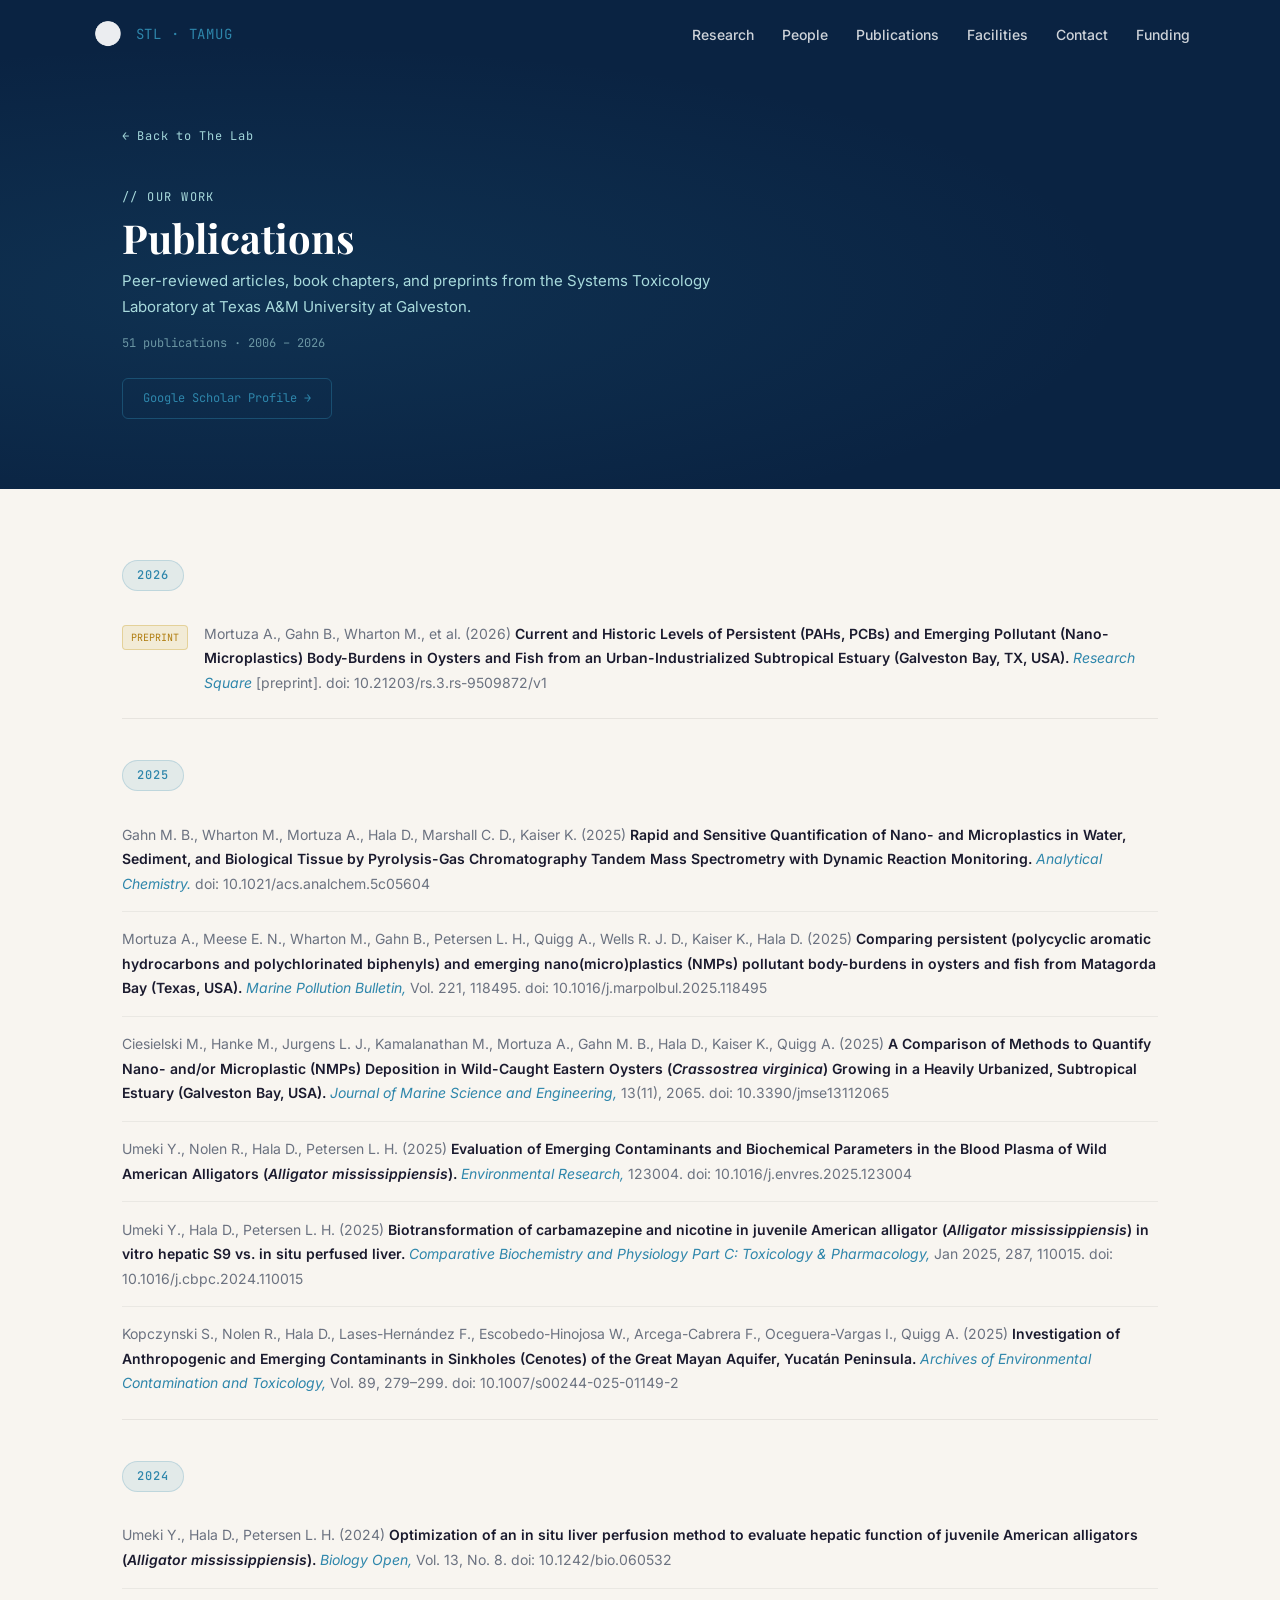
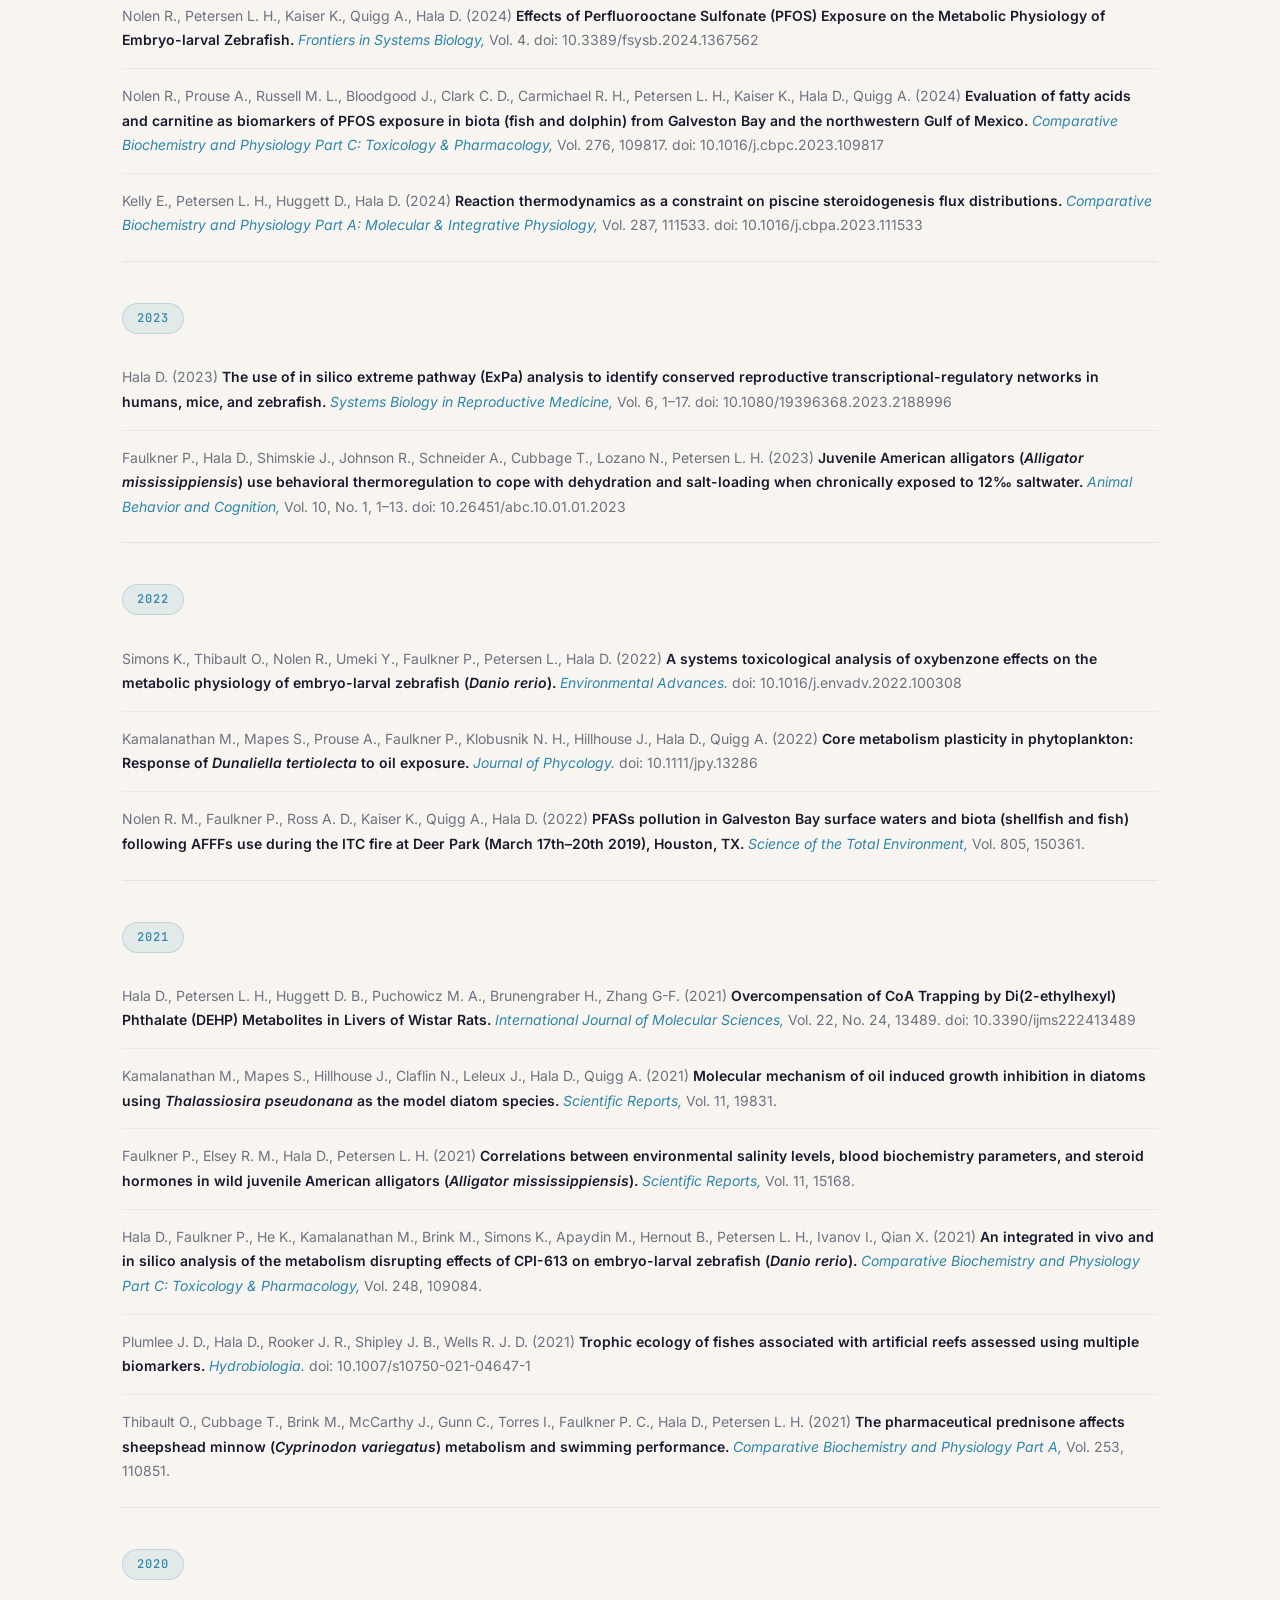
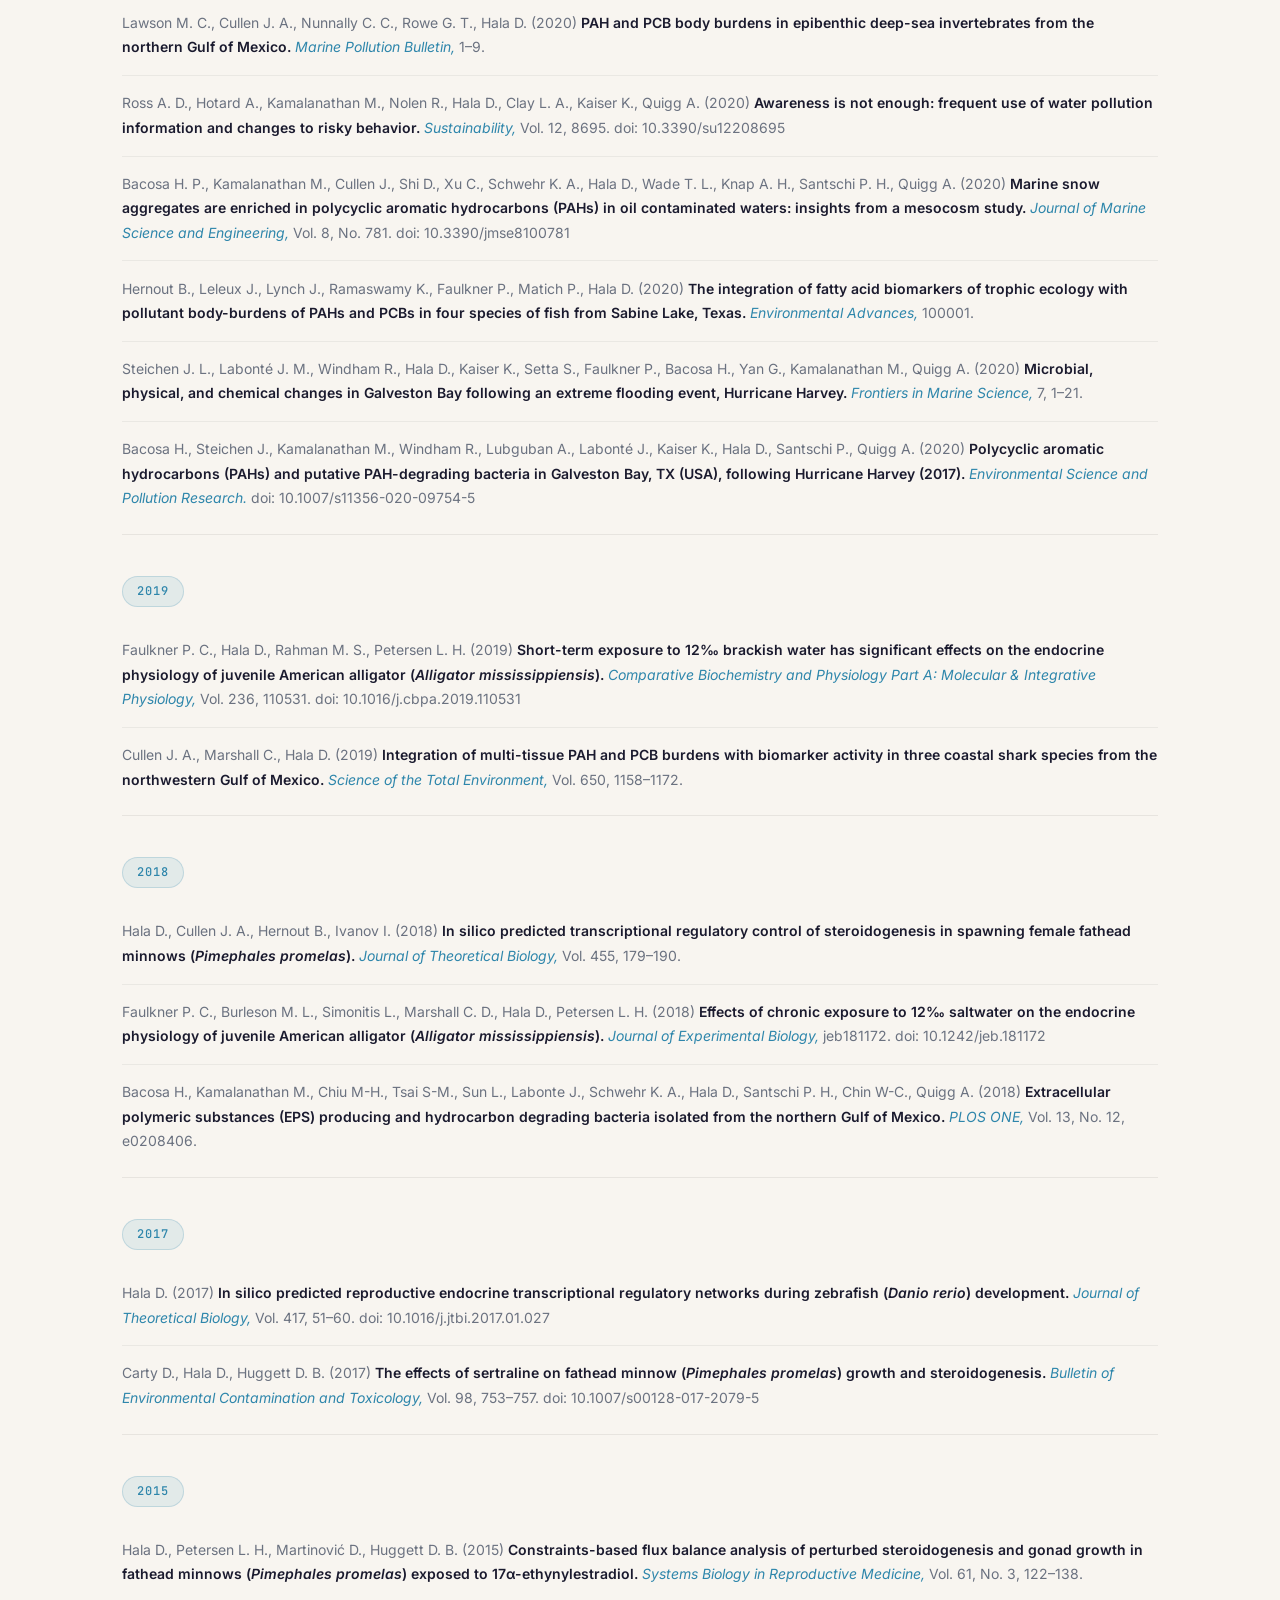
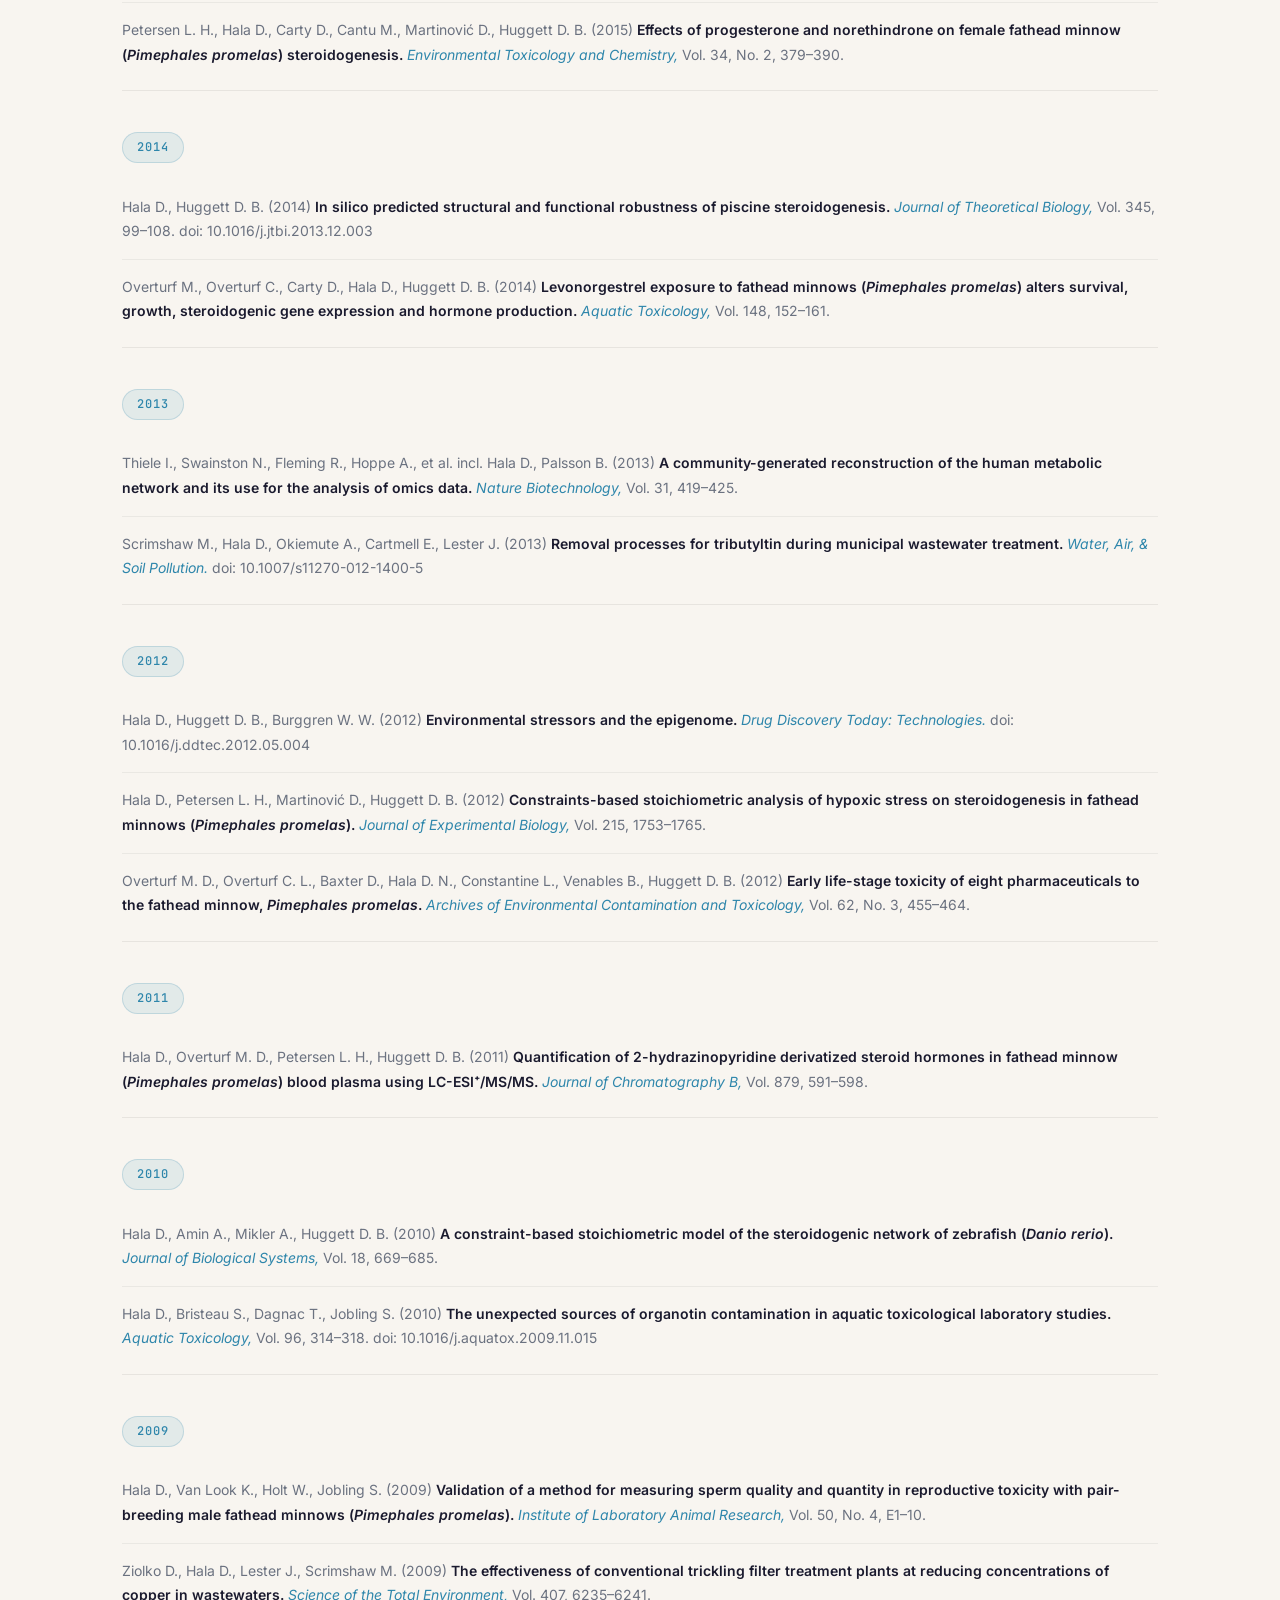
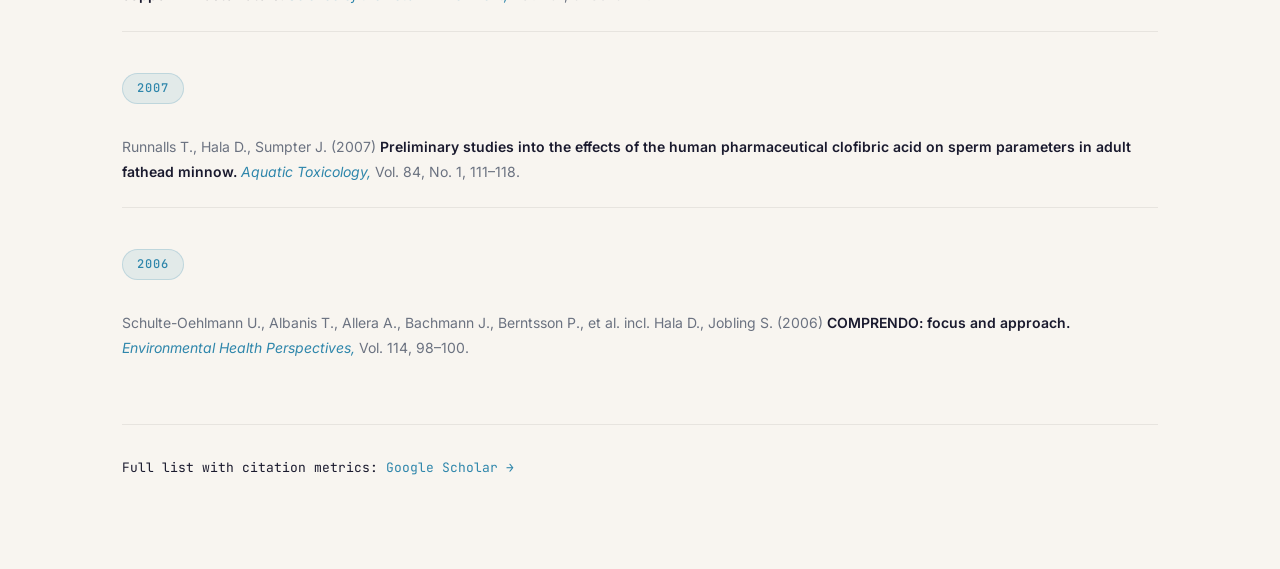
==== publications.html @ e3396943 "Add full publications page with all 51 papers; update front page to 5 most recent" ====
<!DOCTYPE html>
<html lang="en">
<head>
  <meta charset="UTF-8" />
  <meta name="viewport" content="width=device-width, initial-scale=1.0" />
  <title>Publications · Hala Lab · TAMUG</title>
  <link rel="preconnect" href="https://fonts.googleapis.com" />
  <link rel="preconnect" href="https://fonts.gstatic.com" crossorigin />
  <link href="https://fonts.googleapis.com/css2?family=Playfair+Display:ital,wght@0,400;0,600;0,700;1,400&family=Inter:wght@400;500;600&family=JetBrains+Mono:wght@400;500&display=swap" rel="stylesheet" />
  <link rel="stylesheet" href="styles.css" />
</head>
<body>

<nav id="nav" role="navigation" aria-label="Main navigation">
  <div class="nav-inner">
    <a href="index.html" class="nav-logo" aria-label="Return to Hala Lab home">
      <img src="Images/marine_tox_lab_logo.png" alt="STL logo" />
      <span class="nav-logo-text">STL · TAMUG</span>
    </a>
    <ul class="nav-links" role="list">
      <li><a href="index.html#research">Research</a></li>
      <li><a href="index.html#people">People</a></li>
      <li><a href="index.html#publications">Publications</a></li>
      <li><a href="index.html#facilities">Facilities</a></li>
      <li><a href="index.html#join">Contact</a></li>
      <li><a href="index.html#sponsors">Funding</a></li>
    </ul>
    <button class="nav-hamburger" aria-label="Toggle menu" aria-expanded="false" aria-controls="navMobile">
      <span></span><span></span><span></span>
    </button>
  </div>
</nav>

<div id="navMobile" aria-hidden="true" role="dialog" aria-modal="true" aria-label="Navigation menu">
  <a href="index.html#research" class="mob-link">Research</a>
  <a href="index.html#people" class="mob-link">People</a>
  <a href="index.html#publications" class="mob-link">Publications</a>
  <a href="index.html#facilities" class="mob-link">Facilities</a>
  <a href="index.html#join" class="mob-link">Contact</a>
  <a href="index.html#sponsors" class="mob-link">Funding</a>
</div>

<main>

<section class="bio-hero">
  <div class="container">
    <a href="index.html" class="bio-back">← Back to The Lab</a>
    <div class="pubs-hero-text">
      <p class="section-label" style="color:var(--teal-light);margin-bottom:0.5rem;">// our work</p>
      <h1 class="bio-name">Publications</h1>
      <p class="bio-role" style="max-width:640px;margin-top:0.5rem;">Peer-reviewed articles, book chapters, and preprints from the Systems Toxicology Laboratory at Texas A&amp;M University at Galveston.</p>
      <p class="pubs-count">51 publications · 2006 – 2026</p>
      <a href="https://scholar.google.com/citations?hl=en&user=_JAMNkUAAAAJ&view_op=list_works&sortby=pubdate"
         target="_blank" rel="noopener" class="pubs-scholar-btn">
        Google Scholar Profile →
      </a>
    </div>
  </div>
</section>

<section class="bio-body">
  <div class="container">

    <!-- 2026 -->
    <div class="pub-year-section">
      <span class="pub-year-label">2026</span>
      <ul class="pub-list-full">

        <li class="pub-list-item">
          <span class="pub-badge-preprint">PREPRINT</span>
          <p class="pub-entry-text">
            Mortuza A., Gahn B., Wharton M., et al. (2026)
            <a href="https://doi.org/10.21203/rs.3.rs-9509872/v1" class="pub-entry-title" target="_blank" rel="noopener">
              Current and Historic Levels of Persistent (PAHs, PCBs) and Emerging Pollutant (Nano-Microplastics) Body-Burdens in Oysters and Fish from an Urban-Industrialized Subtropical Estuary (Galveston Bay, TX, USA).
            </a>
            <em class="pub-entry-venue">Research Square</em> [preprint].
            doi: 10.21203/rs.3.rs-9509872/v1
          </p>
        </li>

      </ul>
    </div>

    <!-- 2025 -->
    <div class="pub-year-section">
      <span class="pub-year-label">2025</span>
      <ul class="pub-list-full">

        <li class="pub-list-item">
          <p class="pub-entry-text">
            Gahn M. B., Wharton M., Mortuza A., Hala D., Marshall C. D., Kaiser K. (2025)
            <a href="https://doi.org/10.1021/acs.analchem.5c05604" class="pub-entry-title" target="_blank" rel="noopener">
              Rapid and Sensitive Quantification of Nano- and Microplastics in Water, Sediment, and Biological Tissue by Pyrolysis-Gas Chromatography Tandem Mass Spectrometry with Dynamic Reaction Monitoring.
            </a>
            <em class="pub-entry-venue">Analytical Chemistry.</em>
            doi: 10.1021/acs.analchem.5c05604
          </p>
        </li>

        <li class="pub-list-item">
          <p class="pub-entry-text">
            Mortuza A., Meese E. N., Wharton M., Gahn B., Petersen L. H., Quigg A., Wells R. J. D., Kaiser K., Hala D. (2025)
            <a href="https://doi.org/10.1016/j.marpolbul.2025.118495" class="pub-entry-title" target="_blank" rel="noopener">
              Comparing persistent (polycyclic aromatic hydrocarbons and polychlorinated biphenyls) and emerging nano(micro)plastics (NMPs) pollutant body-burdens in oysters and fish from Matagorda Bay (Texas, USA).
            </a>
            <em class="pub-entry-venue">Marine Pollution Bulletin,</em> Vol. 221, 118495.
            doi: 10.1016/j.marpolbul.2025.118495
          </p>
        </li>

        <li class="pub-list-item">
          <p class="pub-entry-text">
            Ciesielski M., Hanke M., Jurgens L. J., Kamalanathan M., Mortuza A., Gahn M. B., Hala D., Kaiser K., Quigg A. (2025)
            <a href="https://doi.org/10.3390/jmse13112065" class="pub-entry-title" target="_blank" rel="noopener">
              A Comparison of Methods to Quantify Nano- and/or Microplastic (NMPs) Deposition in Wild-Caught Eastern Oysters (<em>Crassostrea virginica</em>) Growing in a Heavily Urbanized, Subtropical Estuary (Galveston Bay, USA).
            </a>
            <em class="pub-entry-venue">Journal of Marine Science and Engineering,</em> 13(11), 2065.
            doi: 10.3390/jmse13112065
          </p>
        </li>

        <li class="pub-list-item">
          <p class="pub-entry-text">
            Umeki Y., Nolen R., Hala D., Petersen L. H. (2025)
            <a href="https://doi.org/10.1016/j.envres.2025.123004" class="pub-entry-title" target="_blank" rel="noopener">
              Evaluation of Emerging Contaminants and Biochemical Parameters in the Blood Plasma of Wild American Alligators (<em>Alligator mississippiensis</em>).
            </a>
            <em class="pub-entry-venue">Environmental Research,</em> 123004.
            doi: 10.1016/j.envres.2025.123004
          </p>
        </li>

        <li class="pub-list-item">
          <p class="pub-entry-text">
            Umeki Y., Hala D., Petersen L. H. (2025)
            <a href="https://doi.org/10.1016/j.cbpc.2024.110015" class="pub-entry-title" target="_blank" rel="noopener">
              Biotransformation of carbamazepine and nicotine in juvenile American alligator (<em>Alligator mississippiensis</em>) in vitro hepatic S9 vs. in situ perfused liver.
            </a>
            <em class="pub-entry-venue">Comparative Biochemistry and Physiology Part C: Toxicology &amp; Pharmacology,</em> Jan 2025, 287, 110015.
            doi: 10.1016/j.cbpc.2024.110015
          </p>
        </li>

        <li class="pub-list-item">
          <p class="pub-entry-text">
            Kopczynski S., Nolen R., Hala D., Lases-Hernández F., Escobedo-Hinojosa W., Arcega-Cabrera F., Oceguera-Vargas I., Quigg A. (2025)
            <a href="https://doi.org/10.1007/s00244-025-01149-2" class="pub-entry-title" target="_blank" rel="noopener">
              Investigation of Anthropogenic and Emerging Contaminants in Sinkholes (Cenotes) of the Great Mayan Aquifer, Yucatán Peninsula.
            </a>
            <em class="pub-entry-venue">Archives of Environmental Contamination and Toxicology,</em> Vol. 89, 279–299.
            doi: 10.1007/s00244-025-01149-2
          </p>
        </li>

      </ul>
    </div>

    <!-- 2024 -->
    <div class="pub-year-section">
      <span class="pub-year-label">2024</span>
      <ul class="pub-list-full">

        <li class="pub-list-item">
          <p class="pub-entry-text">
            Umeki Y., Hala D., Petersen L. H. (2024)
            <a href="https://doi.org/10.1242/bio.060532" class="pub-entry-title" target="_blank" rel="noopener">
              Optimization of an in situ liver perfusion method to evaluate hepatic function of juvenile American alligators (<em>Alligator mississippiensis</em>).
            </a>
            <em class="pub-entry-venue">Biology Open,</em> Vol. 13, No. 8.
            doi: 10.1242/bio.060532
          </p>
        </li>

        <li class="pub-list-item">
          <p class="pub-entry-text">
            Nolen R., Petersen L. H., Kaiser K., Quigg A., Hala D. (2024)
            <a href="https://doi.org/10.3389/fsysb.2024.1367562" class="pub-entry-title" target="_blank" rel="noopener">
              Effects of Perfluorooctane Sulfonate (PFOS) Exposure on the Metabolic Physiology of Embryo-larval Zebrafish.
            </a>
            <em class="pub-entry-venue">Frontiers in Systems Biology,</em> Vol. 4.
            doi: 10.3389/fsysb.2024.1367562
          </p>
        </li>

        <li class="pub-list-item">
          <p class="pub-entry-text">
            Nolen R., Prouse A., Russell M. L., Bloodgood J., Clark C. D., Carmichael R. H., Petersen L. H., Kaiser K., Hala D., Quigg A. (2024)
            <a href="https://doi.org/10.1016/j.cbpc.2023.109817" class="pub-entry-title" target="_blank" rel="noopener">
              Evaluation of fatty acids and carnitine as biomarkers of PFOS exposure in biota (fish and dolphin) from Galveston Bay and the northwestern Gulf of Mexico.
            </a>
            <em class="pub-entry-venue">Comparative Biochemistry and Physiology Part C: Toxicology &amp; Pharmacology,</em> Vol. 276, 109817.
            doi: 10.1016/j.cbpc.2023.109817
          </p>
        </li>

        <li class="pub-list-item">
          <p class="pub-entry-text">
            Kelly E., Petersen L. H., Huggett D., Hala D. (2024)
            <a href="https://doi.org/10.1016/j.cbpa.2023.111533" class="pub-entry-title" target="_blank" rel="noopener">
              Reaction thermodynamics as a constraint on piscine steroidogenesis flux distributions.
            </a>
            <em class="pub-entry-venue">Comparative Biochemistry and Physiology Part A: Molecular &amp; Integrative Physiology,</em> Vol. 287, 111533.
            doi: 10.1016/j.cbpa.2023.111533
          </p>
        </li>

      </ul>
    </div>

    <!-- 2023 -->
    <div class="pub-year-section">
      <span class="pub-year-label">2023</span>
      <ul class="pub-list-full">

        <li class="pub-list-item">
          <p class="pub-entry-text">
            Hala D. (2023)
            <a href="https://doi.org/10.1080/19396368.2023.2188996" class="pub-entry-title" target="_blank" rel="noopener">
              The use of in silico extreme pathway (ExPa) analysis to identify conserved reproductive transcriptional-regulatory networks in humans, mice, and zebrafish.
            </a>
            <em class="pub-entry-venue">Systems Biology in Reproductive Medicine,</em> Vol. 6, 1–17.
            doi: 10.1080/19396368.2023.2188996
          </p>
        </li>

        <li class="pub-list-item">
          <p class="pub-entry-text">
            Faulkner P., Hala D., Shimskie J., Johnson R., Schneider A., Cubbage T., Lozano N., Petersen L. H. (2023)
            <a href="https://doi.org/10.26451/abc.10.01.01.2023" class="pub-entry-title" target="_blank" rel="noopener">
              Juvenile American alligators (<em>Alligator mississippiensis</em>) use behavioral thermoregulation to cope with dehydration and salt-loading when chronically exposed to 12‰ saltwater.
            </a>
            <em class="pub-entry-venue">Animal Behavior and Cognition,</em> Vol. 10, No. 1, 1–13.
            doi: 10.26451/abc.10.01.01.2023
          </p>
        </li>

      </ul>
    </div>

    <!-- 2022 -->
    <div class="pub-year-section">
      <span class="pub-year-label">2022</span>
      <ul class="pub-list-full">

        <li class="pub-list-item">
          <p class="pub-entry-text">
            Simons K., Thibault O., Nolen R., Umeki Y., Faulkner P., Petersen L., Hala D. (2022)
            <a href="https://doi.org/10.1016/j.envadv.2022.100308" class="pub-entry-title" target="_blank" rel="noopener">
              A systems toxicological analysis of oxybenzone effects on the metabolic physiology of embryo-larval zebrafish (<em>Danio rerio</em>).
            </a>
            <em class="pub-entry-venue">Environmental Advances.</em>
            doi: 10.1016/j.envadv.2022.100308
          </p>
        </li>

        <li class="pub-list-item">
          <p class="pub-entry-text">
            Kamalanathan M., Mapes S., Prouse A., Faulkner P., Klobusnik N. H., Hillhouse J., Hala D., Quigg A. (2022)
            <a href="https://doi.org/10.1111/jpy.13286" class="pub-entry-title" target="_blank" rel="noopener">
              Core metabolism plasticity in phytoplankton: Response of <em>Dunaliella tertiolecta</em> to oil exposure.
            </a>
            <em class="pub-entry-venue">Journal of Phycology.</em>
            doi: 10.1111/jpy.13286
          </p>
        </li>

        <li class="pub-list-item">
          <p class="pub-entry-text">
            Nolen R. M., Faulkner P., Ross A. D., Kaiser K., Quigg A., Hala D. (2022)
            <span class="pub-entry-title">
              PFASs pollution in Galveston Bay surface waters and biota (shellfish and fish) following AFFFs use during the ITC fire at Deer Park (March 17th–20th 2019), Houston, TX.
            </span>
            <em class="pub-entry-venue">Science of the Total Environment,</em> Vol. 805, 150361.
          </p>
        </li>

      </ul>
    </div>

    <!-- 2021 -->
    <div class="pub-year-section">
      <span class="pub-year-label">2021</span>
      <ul class="pub-list-full">

        <li class="pub-list-item">
          <p class="pub-entry-text">
            Hala D., Petersen L. H., Huggett D. B., Puchowicz M. A., Brunengraber H., Zhang G-F. (2021)
            <a href="https://doi.org/10.3390/ijms222413489" class="pub-entry-title" target="_blank" rel="noopener">
              Overcompensation of CoA Trapping by Di(2-ethylhexyl) Phthalate (DEHP) Metabolites in Livers of Wistar Rats.
            </a>
            <em class="pub-entry-venue">International Journal of Molecular Sciences,</em> Vol. 22, No. 24, 13489.
            doi: 10.3390/ijms222413489
          </p>
        </li>

        <li class="pub-list-item">
          <p class="pub-entry-text">
            Kamalanathan M., Mapes S., Hillhouse J., Claflin N., Leleux J., Hala D., Quigg A. (2021)
            <span class="pub-entry-title">
              Molecular mechanism of oil induced growth inhibition in diatoms using <em>Thalassiosira pseudonana</em> as the model diatom species.
            </span>
            <em class="pub-entry-venue">Scientific Reports,</em> Vol. 11, 19831.
          </p>
        </li>

        <li class="pub-list-item">
          <p class="pub-entry-text">
            Faulkner P., Elsey R. M., Hala D., Petersen L. H. (2021)
            <span class="pub-entry-title">
              Correlations between environmental salinity levels, blood biochemistry parameters, and steroid hormones in wild juvenile American alligators (<em>Alligator mississippiensis</em>).
            </span>
            <em class="pub-entry-venue">Scientific Reports,</em> Vol. 11, 15168.
          </p>
        </li>

        <li class="pub-list-item">
          <p class="pub-entry-text">
            Hala D., Faulkner P., He K., Kamalanathan M., Brink M., Simons K., Apaydin M., Hernout B., Petersen L. H., Ivanov I., Qian X. (2021)
            <span class="pub-entry-title">
              An integrated in vivo and in silico analysis of the metabolism disrupting effects of CPI-613 on embryo-larval zebrafish (<em>Danio rerio</em>).
            </span>
            <em class="pub-entry-venue">Comparative Biochemistry and Physiology Part C: Toxicology &amp; Pharmacology,</em> Vol. 248, 109084.
          </p>
        </li>

        <li class="pub-list-item">
          <p class="pub-entry-text">
            Plumlee J. D., Hala D., Rooker J. R., Shipley J. B., Wells R. J. D. (2021)
            <a href="https://doi.org/10.1007/s10750-021-04647-1" class="pub-entry-title" target="_blank" rel="noopener">
              Trophic ecology of fishes associated with artificial reefs assessed using multiple biomarkers.
            </a>
            <em class="pub-entry-venue">Hydrobiologia.</em>
            doi: 10.1007/s10750-021-04647-1
          </p>
        </li>

        <li class="pub-list-item">
          <p class="pub-entry-text">
            Thibault O., Cubbage T., Brink M., McCarthy J., Gunn C., Torres I., Faulkner P. C., Hala D., Petersen L. H. (2021)
            <span class="pub-entry-title">
              The pharmaceutical prednisone affects sheepshead minnow (<em>Cyprinodon variegatus</em>) metabolism and swimming performance.
            </span>
            <em class="pub-entry-venue">Comparative Biochemistry and Physiology Part A,</em> Vol. 253, 110851.
          </p>
        </li>

      </ul>
    </div>

    <!-- 2020 -->
    <div class="pub-year-section">
      <span class="pub-year-label">2020</span>
      <ul class="pub-list-full">

        <li class="pub-list-item">
          <p class="pub-entry-text">
            Lawson M. C., Cullen J. A., Nunnally C. C., Rowe G. T., Hala D. (2020)
            <span class="pub-entry-title">
              PAH and PCB body burdens in epibenthic deep-sea invertebrates from the northern Gulf of Mexico.
            </span>
            <em class="pub-entry-venue">Marine Pollution Bulletin,</em> 1–9.
          </p>
        </li>

        <li class="pub-list-item">
          <p class="pub-entry-text">
            Ross A. D., Hotard A., Kamalanathan M., Nolen R., Hala D., Clay L. A., Kaiser K., Quigg A. (2020)
            <a href="https://doi.org/10.3390/su12208695" class="pub-entry-title" target="_blank" rel="noopener">
              Awareness is not enough: frequent use of water pollution information and changes to risky behavior.
            </a>
            <em class="pub-entry-venue">Sustainability,</em> Vol. 12, 8695.
            doi: 10.3390/su12208695
          </p>
        </li>

        <li class="pub-list-item">
          <p class="pub-entry-text">
            Bacosa H. P., Kamalanathan M., Cullen J., Shi D., Xu C., Schwehr K. A., Hala D., Wade T. L., Knap A. H., Santschi P. H., Quigg A. (2020)
            <a href="https://doi.org/10.3390/jmse8100781" class="pub-entry-title" target="_blank" rel="noopener">
              Marine snow aggregates are enriched in polycyclic aromatic hydrocarbons (PAHs) in oil contaminated waters: insights from a mesocosm study.
            </a>
            <em class="pub-entry-venue">Journal of Marine Science and Engineering,</em> Vol. 8, No. 781.
            doi: 10.3390/jmse8100781
          </p>
        </li>

        <li class="pub-list-item">
          <p class="pub-entry-text">
            Hernout B., Leleux J., Lynch J., Ramaswamy K., Faulkner P., Matich P., Hala D. (2020)
            <span class="pub-entry-title">
              The integration of fatty acid biomarkers of trophic ecology with pollutant body-burdens of PAHs and PCBs in four species of fish from Sabine Lake, Texas.
            </span>
            <em class="pub-entry-venue">Environmental Advances,</em> 100001.
          </p>
        </li>

        <li class="pub-list-item">
          <p class="pub-entry-text">
            Steichen J. L., Labonté J. M., Windham R., Hala D., Kaiser K., Setta S., Faulkner P., Bacosa H., Yan G., Kamalanathan M., Quigg A. (2020)
            <span class="pub-entry-title">
              Microbial, physical, and chemical changes in Galveston Bay following an extreme flooding event, Hurricane Harvey.
            </span>
            <em class="pub-entry-venue">Frontiers in Marine Science,</em> 7, 1–21.
          </p>
        </li>

        <li class="pub-list-item">
          <p class="pub-entry-text">
            Bacosa H., Steichen J., Kamalanathan M., Windham R., Lubguban A., Labonté J., Kaiser K., Hala D., Santschi P., Quigg A. (2020)
            <a href="https://doi.org/10.1007/s11356-020-09754-5" class="pub-entry-title" target="_blank" rel="noopener">
              Polycyclic aromatic hydrocarbons (PAHs) and putative PAH-degrading bacteria in Galveston Bay, TX (USA), following Hurricane Harvey (2017).
            </a>
            <em class="pub-entry-venue">Environmental Science and Pollution Research.</em>
            doi: 10.1007/s11356-020-09754-5
          </p>
        </li>

      </ul>
    </div>

    <!-- 2019 -->
    <div class="pub-year-section">
      <span class="pub-year-label">2019</span>
      <ul class="pub-list-full">

        <li class="pub-list-item">
          <p class="pub-entry-text">
            Faulkner P. C., Hala D., Rahman M. S., Petersen L. H. (2019)
            <a href="https://doi.org/10.1016/j.cbpa.2019.110531" class="pub-entry-title" target="_blank" rel="noopener">
              Short-term exposure to 12‰ brackish water has significant effects on the endocrine physiology of juvenile American alligator (<em>Alligator mississippiensis</em>).
            </a>
            <em class="pub-entry-venue">Comparative Biochemistry and Physiology Part A: Molecular &amp; Integrative Physiology,</em> Vol. 236, 110531.
            doi: 10.1016/j.cbpa.2019.110531
          </p>
        </li>

        <li class="pub-list-item">
          <p class="pub-entry-text">
            Cullen J. A., Marshall C., Hala D. (2019)
            <span class="pub-entry-title">
              Integration of multi-tissue PAH and PCB burdens with biomarker activity in three coastal shark species from the northwestern Gulf of Mexico.
            </span>
            <em class="pub-entry-venue">Science of the Total Environment,</em> Vol. 650, 1158–1172.
          </p>
        </li>

      </ul>
    </div>

    <!-- 2018 -->
    <div class="pub-year-section">
      <span class="pub-year-label">2018</span>
      <ul class="pub-list-full">

        <li class="pub-list-item">
          <p class="pub-entry-text">
            Hala D., Cullen J. A., Hernout B., Ivanov I. (2018)
            <span class="pub-entry-title">
              In silico predicted transcriptional regulatory control of steroidogenesis in spawning female fathead minnows (<em>Pimephales promelas</em>).
            </span>
            <em class="pub-entry-venue">Journal of Theoretical Biology,</em> Vol. 455, 179–190.
          </p>
        </li>

        <li class="pub-list-item">
          <p class="pub-entry-text">
            Faulkner P. C., Burleson M. L., Simonitis L., Marshall C. D., Hala D., Petersen L. H. (2018)
            <a href="https://doi.org/10.1242/jeb.181172" class="pub-entry-title" target="_blank" rel="noopener">
              Effects of chronic exposure to 12‰ saltwater on the endocrine physiology of juvenile American alligator (<em>Alligator mississippiensis</em>).
            </a>
            <em class="pub-entry-venue">Journal of Experimental Biology,</em> jeb181172.
            doi: 10.1242/jeb.181172
          </p>
        </li>

        <li class="pub-list-item">
          <p class="pub-entry-text">
            Bacosa H., Kamalanathan M., Chiu M-H., Tsai S-M., Sun L., Labonte J., Schwehr K. A., Hala D., Santschi P. H., Chin W-C., Quigg A. (2018)
            <span class="pub-entry-title">
              Extracellular polymeric substances (EPS) producing and hydrocarbon degrading bacteria isolated from the northern Gulf of Mexico.
            </span>
            <em class="pub-entry-venue">PLOS ONE,</em> Vol. 13, No. 12, e0208406.
          </p>
        </li>

      </ul>
    </div>

    <!-- 2017 -->
    <div class="pub-year-section">
      <span class="pub-year-label">2017</span>
      <ul class="pub-list-full">

        <li class="pub-list-item">
          <p class="pub-entry-text">
            Hala D. (2017)
            <a href="https://doi.org/10.1016/j.jtbi.2017.01.027" class="pub-entry-title" target="_blank" rel="noopener">
              In silico predicted reproductive endocrine transcriptional regulatory networks during zebrafish (<em>Danio rerio</em>) development.
            </a>
            <em class="pub-entry-venue">Journal of Theoretical Biology,</em> Vol. 417, 51–60.
            doi: 10.1016/j.jtbi.2017.01.027
          </p>
        </li>

        <li class="pub-list-item">
          <p class="pub-entry-text">
            Carty D., Hala D., Huggett D. B. (2017)
            <a href="https://doi.org/10.1007/s00128-017-2079-5" class="pub-entry-title" target="_blank" rel="noopener">
              The effects of sertraline on fathead minnow (<em>Pimephales promelas</em>) growth and steroidogenesis.
            </a>
            <em class="pub-entry-venue">Bulletin of Environmental Contamination and Toxicology,</em> Vol. 98, 753–757.
            doi: 10.1007/s00128-017-2079-5
          </p>
        </li>

      </ul>
    </div>

    <!-- 2015 -->
    <div class="pub-year-section">
      <span class="pub-year-label">2015</span>
      <ul class="pub-list-full">

        <li class="pub-list-item">
          <p class="pub-entry-text">
            Hala D., Petersen L. H., Martinović D., Huggett D. B. (2015)
            <span class="pub-entry-title">
              Constraints-based flux balance analysis of perturbed steroidogenesis and gonad growth in fathead minnows (<em>Pimephales promelas</em>) exposed to 17α-ethynylestradiol.
            </span>
            <em class="pub-entry-venue">Systems Biology in Reproductive Medicine,</em> Vol. 61, No. 3, 122–138.
          </p>
        </li>

        <li class="pub-list-item">
          <p class="pub-entry-text">
            Petersen L. H., Hala D., Carty D., Cantu M., Martinović D., Huggett D. B. (2015)
            <span class="pub-entry-title">
              Effects of progesterone and norethindrone on female fathead minnow (<em>Pimephales promelas</em>) steroidogenesis.
            </span>
            <em class="pub-entry-venue">Environmental Toxicology and Chemistry,</em> Vol. 34, No. 2, 379–390.
          </p>
        </li>

      </ul>
    </div>

    <!-- 2014 -->
    <div class="pub-year-section">
      <span class="pub-year-label">2014</span>
      <ul class="pub-list-full">

        <li class="pub-list-item">
          <p class="pub-entry-text">
            Hala D., Huggett D. B. (2014)
            <a href="https://doi.org/10.1016/j.jtbi.2013.12.003" class="pub-entry-title" target="_blank" rel="noopener">
              In silico predicted structural and functional robustness of piscine steroidogenesis.
            </a>
            <em class="pub-entry-venue">Journal of Theoretical Biology,</em> Vol. 345, 99–108.
            doi: 10.1016/j.jtbi.2013.12.003
          </p>
        </li>

        <li class="pub-list-item">
          <p class="pub-entry-text">
            Overturf M., Overturf C., Carty D., Hala D., Huggett D. B. (2014)
            <span class="pub-entry-title">
              Levonorgestrel exposure to fathead minnows (<em>Pimephales promelas</em>) alters survival, growth, steroidogenic gene expression and hormone production.
            </span>
            <em class="pub-entry-venue">Aquatic Toxicology,</em> Vol. 148, 152–161.
          </p>
        </li>

      </ul>
    </div>

    <!-- 2013 -->
    <div class="pub-year-section">
      <span class="pub-year-label">2013</span>
      <ul class="pub-list-full">

        <li class="pub-list-item">
          <p class="pub-entry-text">
            Thiele I., Swainston N., Fleming R., Hoppe A., et al. incl. Hala D., Palsson B. (2013)
            <span class="pub-entry-title">
              A community-generated reconstruction of the human metabolic network and its use for the analysis of omics data.
            </span>
            <em class="pub-entry-venue">Nature Biotechnology,</em> Vol. 31, 419–425.
          </p>
        </li>

        <li class="pub-list-item">
          <p class="pub-entry-text">
            Scrimshaw M., Hala D., Okiemute A., Cartmell E., Lester J. (2013)
            <a href="https://doi.org/10.1007/s11270-012-1400-5" class="pub-entry-title" target="_blank" rel="noopener">
              Removal processes for tributyltin during municipal wastewater treatment.
            </a>
            <em class="pub-entry-venue">Water, Air, &amp; Soil Pollution.</em>
            doi: 10.1007/s11270-012-1400-5
          </p>
        </li>

      </ul>
    </div>

    <!-- 2012 -->
    <div class="pub-year-section">
      <span class="pub-year-label">2012</span>
      <ul class="pub-list-full">

        <li class="pub-list-item">
          <p class="pub-entry-text">
            Hala D., Huggett D. B., Burggren W. W. (2012)
            <a href="https://doi.org/10.1016/j.ddtec.2012.05.004" class="pub-entry-title" target="_blank" rel="noopener">
              Environmental stressors and the epigenome.
            </a>
            <em class="pub-entry-venue">Drug Discovery Today: Technologies.</em>
            doi: 10.1016/j.ddtec.2012.05.004
          </p>
        </li>

        <li class="pub-list-item">
          <p class="pub-entry-text">
            Hala D., Petersen L. H., Martinović D., Huggett D. B. (2012)
            <span class="pub-entry-title">
              Constraints-based stoichiometric analysis of hypoxic stress on steroidogenesis in fathead minnows (<em>Pimephales promelas</em>).
            </span>
            <em class="pub-entry-venue">Journal of Experimental Biology,</em> Vol. 215, 1753–1765.
          </p>
        </li>

        <li class="pub-list-item">
          <p class="pub-entry-text">
            Overturf M. D., Overturf C. L., Baxter D., Hala D. N., Constantine L., Venables B., Huggett D. B. (2012)
            <span class="pub-entry-title">
              Early life-stage toxicity of eight pharmaceuticals to the fathead minnow, <em>Pimephales promelas</em>.
            </span>
            <em class="pub-entry-venue">Archives of Environmental Contamination and Toxicology,</em> Vol. 62, No. 3, 455–464.
          </p>
        </li>

      </ul>
    </div>

    <!-- 2011 -->
    <div class="pub-year-section">
      <span class="pub-year-label">2011</span>
      <ul class="pub-list-full">

        <li class="pub-list-item">
          <p class="pub-entry-text">
            Hala D., Overturf M. D., Petersen L. H., Huggett D. B. (2011)
            <span class="pub-entry-title">
              Quantification of 2-hydrazinopyridine derivatized steroid hormones in fathead minnow (<em>Pimephales promelas</em>) blood plasma using LC-ESI⁺/MS/MS.
            </span>
            <em class="pub-entry-venue">Journal of Chromatography B,</em> Vol. 879, 591–598.
          </p>
        </li>

      </ul>
    </div>

    <!-- 2010 -->
    <div class="pub-year-section">
      <span class="pub-year-label">2010</span>
      <ul class="pub-list-full">

        <li class="pub-list-item">
          <p class="pub-entry-text">
            Hala D., Amin A., Mikler A., Huggett D. B. (2010)
            <span class="pub-entry-title">
              A constraint-based stoichiometric model of the steroidogenic network of zebrafish (<em>Danio rerio</em>).
            </span>
            <em class="pub-entry-venue">Journal of Biological Systems,</em> Vol. 18, 669–685.
          </p>
        </li>

        <li class="pub-list-item">
          <p class="pub-entry-text">
            Hala D., Bristeau S., Dagnac T., Jobling S. (2010)
            <a href="https://doi.org/10.1016/j.aquatox.2009.11.015" class="pub-entry-title" target="_blank" rel="noopener">
              The unexpected sources of organotin contamination in aquatic toxicological laboratory studies.
            </a>
            <em class="pub-entry-venue">Aquatic Toxicology,</em> Vol. 96, 314–318.
            doi: 10.1016/j.aquatox.2009.11.015
          </p>
        </li>

      </ul>
    </div>

    <!-- 2009 -->
    <div class="pub-year-section">
      <span class="pub-year-label">2009</span>
      <ul class="pub-list-full">

        <li class="pub-list-item">
          <p class="pub-entry-text">
            Hala D., Van Look K., Holt W., Jobling S. (2009)
            <span class="pub-entry-title">
              Validation of a method for measuring sperm quality and quantity in reproductive toxicity with pair-breeding male fathead minnows (<em>Pimephales promelas</em>).
            </span>
            <em class="pub-entry-venue">Institute of Laboratory Animal Research,</em> Vol. 50, No. 4, E1–10.
          </p>
        </li>

        <li class="pub-list-item">
          <p class="pub-entry-text">
            Ziolko D., Hala D., Lester J., Scrimshaw M. (2009)
            <span class="pub-entry-title">
              The effectiveness of conventional trickling filter treatment plants at reducing concentrations of copper in wastewaters.
            </span>
            <em class="pub-entry-venue">Science of the Total Environment,</em> Vol. 407, 6235–6241.
          </p>
        </li>

      </ul>
    </div>

    <!-- 2007 -->
    <div class="pub-year-section">
      <span class="pub-year-label">2007</span>
      <ul class="pub-list-full">

        <li class="pub-list-item">
          <p class="pub-entry-text">
            Runnalls T., Hala D., Sumpter J. (2007)
            <span class="pub-entry-title">
              Preliminary studies into the effects of the human pharmaceutical clofibric acid on sperm parameters in adult fathead minnow.
            </span>
            <em class="pub-entry-venue">Aquatic Toxicology,</em> Vol. 84, No. 1, 111–118.
          </p>
        </li>

      </ul>
    </div>

    <!-- 2006 -->
    <div class="pub-year-section">
      <span class="pub-year-label">2006</span>
      <ul class="pub-list-full">

        <li class="pub-list-item">
          <p class="pub-entry-text">
            Schulte-Oehlmann U., Albanis T., Allera A., Bachmann J., Berntsson P., et al. incl. Hala D., Jobling S. (2006)
            <span class="pub-entry-title">
              COMPRENDO: focus and approach.
            </span>
            <em class="pub-entry-venue">Environmental Health Perspectives,</em> Vol. 114, 98–100.
          </p>
        </li>

      </ul>
    </div>

    <div class="bio-email-line" style="margin-top:3rem;border-top:1px solid rgba(0,0,0,0.07);padding-top:2rem;">
      Full list with citation metrics:
      <a href="https://scholar.google.com/citations?hl=en&user=_JAMNkUAAAAJ&view_op=list_works&sortby=pubdate" target="_blank" rel="noopener">Google Scholar →</a>
    </div>

  </div>
</section>

</main>

<script src="script.js"></script>
</body>
</html>
---- styles.css ----
/* =============================================
   CUSTOM PROPERTIES
   To change the color scheme, edit these values.
============================================= */
:root {
  --navy:       #0a2342;   /* primary dark background */
  --navy-mid:   #112d4e;   /* card backgrounds on dark sections */
  --navy-deep:  #071829;   /* footer background */
  --teal:       #2e86ab;   /* primary accent: links, CTAs, highlights */
  --teal-light: #a8dadc;   /* secondary accent: tags, subtle text on dark */
  --maroon:     #500000;   /* Texas A&M accent — used sparingly on badges */
  --sand:       #f8f5f0;   /* warm light section background */
  --white:      #ffffff;   /* card and clean section background */
  --text-dark:  #1a1a2e;   /* body text on light backgrounds */
  --text-muted: #6b7280;   /* secondary / metadata text */
  --gold:       #c9a227;   /* award badge background */
}

/* =============================================
   RESET & BASE
============================================= */
*, *::before, *::after { box-sizing: border-box; margin: 0; padding: 0; }

html { scroll-behavior: smooth; font-size: 16px; }

body {
  font-family: 'Inter', sans-serif;
  font-weight: 400;
  line-height: 1.75;
  color: var(--text-dark);
  overflow-x: hidden;
}

img { max-width: 100%; display: block; }

/* Skip link — accessibility */
.skip-link {
  position: absolute;
  top: -200%;
  left: 1rem;
  background: var(--teal);
  color: #fff;
  padding: 0.5rem 1rem;
  border-radius: 4px;
  font-family: 'Inter', sans-serif;
  font-size: 14px;
  text-decoration: none;
  z-index: 10000;
  transition: top 0.2s ease;
}
.skip-link:focus { top: 1rem; }

/* Focus ring — visible on keyboard navigation */
:focus-visible { outline: 2px solid var(--teal); outline-offset: 3px; }

/* =============================================
   LAYOUT
============================================= */
.container { max-width: 1100px; margin: 0 auto; padding: 0 2rem; }

/* =============================================
   FADE-UP ANIMATION (triggered by JS on scroll)
============================================= */
.fade-up {
  opacity: 0;
  transform: translateY(20px);
  transition: opacity 0.6s ease-in-out, transform 0.6s ease-in-out;
}
.fade-up.visible { opacity: 1; transform: translateY(0); }

/* Disable all motion for users who prefer it */
@media (prefers-reduced-motion: reduce) {
  .fade-up { opacity: 1; transform: none; transition: none; }
  * { transition-duration: 0.01ms !important; animation-duration: 0.01ms !important; }
}

/* =============================================
   NAVIGATION
============================================= */
#nav {
  position: fixed;
  top: 0; left: 0; right: 0;
  z-index: 1000;
  padding: 1rem 2rem;
  transition: background 0.3s ease, box-shadow 0.3s ease, padding 0.3s ease;
}
#nav.scrolled {
  background: rgba(10, 35, 66, 0.93);
  backdrop-filter: blur(12px);
  -webkit-backdrop-filter: blur(12px);
  box-shadow: 0 1px 24px rgba(0,0,0,0.22);
  padding: 0.7rem 2rem;
}

.nav-inner {
  max-width: 1100px;
  margin: 0 auto;
  display: flex;
  align-items: center;
  justify-content: space-between;
  gap: 1rem;
}

.nav-logo {
  display: flex;
  align-items: center;
  gap: 0.6rem;
  text-decoration: none;
  flex-shrink: 0;
}
.nav-logo img {
  height: 36px;
  width: auto;
  filter: brightness(0) invert(1);
  opacity: 0.92;
}
.nav-logo-text {
  font-family: 'JetBrains Mono', monospace;
  font-size: 14px;
  color: var(--teal);
  letter-spacing: 0.06em;
  white-space: nowrap;
}

.nav-links {
  display: flex;
  gap: 1.75rem;
  list-style: none;
  align-items: center;
}
.nav-links a {
  font-family: 'Inter', sans-serif;
  font-size: 14px;
  font-weight: 500;
  color: rgba(255,255,255,0.8);
  text-decoration: none;
  transition: color 0.2s ease;
  position: relative;
  padding-bottom: 2px;
}
.nav-links a::after {
  content: '';
  position: absolute;
  bottom: -1px; left: 0;
  width: 0; height: 1px;
  background: var(--teal);
  transition: width 0.25s ease;
}
.nav-links a:hover { color: var(--teal-light); }
.nav-links a.active { color: var(--teal-light); }
.nav-links a.active::after,
.nav-links a:hover::after { width: 100%; }

/* Hamburger button (mobile) */
.nav-hamburger {
  display: none;
  flex-direction: column;
  gap: 5px;
  cursor: pointer;
  background: none;
  border: none;
  padding: 4px;
  flex-shrink: 0;
}
.nav-hamburger span {
  display: block;
  width: 24px; height: 2px;
  background: white;
  border-radius: 2px;
  transition: transform 0.3s ease, opacity 0.3s ease;
}
.nav-hamburger.open span:nth-child(1) { transform: translateY(7px) rotate(45deg); }
.nav-hamburger.open span:nth-child(2) { opacity: 0; }
.nav-hamburger.open span:nth-child(3) { transform: translateY(-7px) rotate(-45deg); }

/* Mobile full-screen overlay */
#navMobile {
  display: none;
  position: fixed;
  inset: 0;
  background: var(--navy);
  z-index: 999;
  flex-direction: column;
  align-items: center;
  justify-content: center;
  gap: 2.25rem;
}
#navMobile.open { display: flex; }
#navMobile a {
  font-family: 'Playfair Display', serif;
  font-size: 30px;
  color: white;
  text-decoration: none;
  transition: color 0.2s ease;
}
#navMobile a:hover { color: var(--teal-light); }

@media (max-width: 820px) {
  .nav-links { display: none; }
  .nav-hamburger { display: flex; }
}

/* =============================================
   SECTION LABELS & TITLES
============================================= */
.section-label {
  font-family: 'JetBrains Mono', monospace;
  font-size: 12px;
  color: var(--teal);
  letter-spacing: 0.12em;
  text-transform: uppercase;
  margin-bottom: 0.6rem;
}
.section-title {
  font-family: 'Playfair Display', serif;
  font-size: clamp(28px, 4vw, 40px);
  font-weight: 600;
  margin-bottom: 1.25rem;
  line-height: 1.15;
}

/* =============================================
   BUTTONS
============================================= */
.btn-primary {
  display: inline-flex;
  align-items: center;
  height: 48px;
  padding: 0 24px;
  background: var(--teal);
  color: #fff;
  font-family: 'Inter', sans-serif;
  font-size: 14px; font-weight: 600;
  text-decoration: none;
  border-radius: 8px;
  border: 2px solid var(--teal);
  transition: background 0.15s ease, transform 0.2s ease, box-shadow 0.2s ease;
  white-space: nowrap;
}
.btn-primary:hover {
  background: #3a95bc;
  box-shadow: 0 4px 18px rgba(46,134,171,0.38);
  transform: translateY(-1px);
}

.btn-secondary {
  display: inline-flex;
  align-items: center;
  height: 48px;
  padding: 0 24px;
  background: transparent;
  color: var(--teal);
  border: 2px solid var(--teal);
  font-family: 'Inter', sans-serif;
  font-size: 14px; font-weight: 600;
  text-decoration: none;
  border-radius: 8px;
  transition: background 0.15s ease, transform 0.2s ease;
  white-space: nowrap;
}
.btn-secondary:hover {
  background: rgba(46,134,171,0.12);
  transform: translateY(-1px);
}

.btn-small {
  display: inline-flex;
  align-items: center;
  height: 34px;
  padding: 0 14px;
  background: var(--sand);
  color: var(--text-dark);
  font-family: 'Inter', sans-serif;
  font-size: 13px; font-weight: 500;
  text-decoration: none;
  border-radius: 6px;
  border: 1px solid rgba(0,0,0,0.1);
  transition: background 0.2s ease, border-color 0.2s ease;
}
.btn-small:hover { background: var(--teal-light); border-color: var(--teal); }

.btn-outline-teal {
  display: inline-flex;
  align-items: center;
  height: 44px;
  padding: 0 22px;
  background: transparent;
  color: var(--teal-light);
  border: 1px solid rgba(168,218,220,0.4);
  font-family: 'Inter', sans-serif;
  font-size: 14px; font-weight: 500;
  text-decoration: none;
  border-radius: 8px;
  transition: background 0.2s ease, border-color 0.2s ease;
}
.btn-outline-teal:hover { background: rgba(46,134,171,0.15); border-color: var(--teal); }

.btn-teal-full {
  display: flex;
  align-items: center;
  justify-content: center;
  width: 100%;
  height: 52px;
  background: var(--teal);
  color: #fff;
  font-family: 'Inter', sans-serif;
  font-size: 15px; font-weight: 600;
  text-decoration: none;
  border-radius: 8px;
  transition: background 0.15s ease, transform 0.2s ease;
}
.btn-teal-full:hover { background: #3a95bc; transform: translateY(-1px); }

/* =============================================
   HERO
============================================= */
#hero {
  min-height: 100vh;
  background-color: var(--navy);
  display: flex;
  flex-direction: column;
  align-items: center;
  justify-content: center;
  text-align: center;
  padding: 130px 2rem 100px;
  position: relative;
  overflow: hidden;
}
#hero::before {
  content: '';
  position: absolute; inset: 0;
  background:
    radial-gradient(ellipse at 18% 55%, rgba(46,134,171,0.14) 0%, transparent 60%),
    radial-gradient(ellipse at 82% 18%, rgba(46,134,171,0.09) 0%, transparent 52%),
    radial-gradient(ellipse at 50% 90%, rgba(80,0,0,0.07) 0%, transparent 45%);
  pointer-events: none;
}

.hero-content {
  position: relative;
  z-index: 1;
  max-width: 860px;
}

.hero-eyebrow {
  font-family: 'JetBrains Mono', monospace;
  font-size: 12px;
  color: var(--teal);
  letter-spacing: 0.16em;
  text-transform: uppercase;
  margin-bottom: 1.75rem;
}

.hero-headline {
  font-family: 'Playfair Display', serif;
  font-size: clamp(36px, 6vw, 64px);
  font-weight: 700;
  line-height: 1.08;
  color: #fff;
  margin-bottom: 1.6rem;
}

.hero-sub {
  font-family: 'Inter', sans-serif;
  font-size: clamp(16px, 2.2vw, 19px);
  line-height: 1.8;
  color: var(--teal-light);
  max-width: 660px;
  margin: 0 auto 2.75rem;
}

.hero-ctas {
  display: flex;
  gap: 1rem;
  justify-content: center;
  flex-wrap: wrap;
  margin-bottom: 3.75rem;
}


/* Wave SVG divider at bottom of hero */
.wave-divider {
  position: absolute;
  bottom: -1px; left: 0;
  width: 100%;
  overflow: hidden;
  line-height: 0;
}
.wave-divider svg { display: block; width: 100%; }

/* =============================================
   RESEARCH
============================================= */
#research {
  background: var(--sand);
  padding: 100px 0 80px;
}
@media (max-width: 768px) { #research { padding: 60px 0; } }

#research .section-title { color: var(--text-dark); }

.research-intro {
  font-size: 17px;
  color: var(--text-muted);
  max-width: 680px;
  margin-bottom: 3.5rem;
  line-height: 1.75;
}

.research-card {
  background: var(--white);
  border-radius: 12px;
  box-shadow: 0 4px 24px rgba(0,0,0,0.07);
  overflow: hidden;
  margin-bottom: 2.5rem;
  display: grid;
  grid-template-columns: 1fr 1fr;
  transition: transform 0.2s ease, box-shadow 0.2s ease;
}
.research-card:hover { transform: translateY(-4px); box-shadow: 0 10px 40px rgba(0,0,0,0.11); }
/* .reverse flips text/illustration order on alternating cards */
.research-card.reverse { direction: rtl; }
.research-card.reverse > * { direction: ltr; }

@media (max-width: 768px) {
  .research-card { grid-template-columns: 1fr; }
  .research-card.reverse { direction: ltr; }
}

.card-text {
  padding: 2.5rem 2.75rem;
  display: flex;
  flex-direction: column;
  justify-content: center;
}
@media (max-width: 768px) { .card-text { padding: 2rem; } }

.card-tag {
  display: inline-block;
  font-family: 'JetBrains Mono', monospace;
  font-size: 11px;
  color: var(--teal);
  background: rgba(168,218,220,0.22);
  padding: 4px 12px;
  border-radius: 100px;
  margin-bottom: 1rem;
  letter-spacing: 0.05em;
}

.card-title {
  font-family: 'Playfair Display', serif;
  font-size: clamp(22px, 2.5vw, 28px);
  font-weight: 600;
  color: var(--text-dark);
  margin-bottom: 1rem;
  line-height: 1.2;
}

.card-body {
  font-size: 16px;
  color: var(--text-muted);
  line-height: 1.78;
  margin-bottom: 1.5rem;
}

/* Tags row at bottom of research cards (species / tools) */
.species-tags { display: flex; flex-wrap: wrap; gap: 0.5rem; }
.species-tag {
  font-family: 'JetBrains Mono', monospace;
  font-size: 11px;
  color: var(--teal-light);
  background: var(--navy);
  padding: 3px 10px;
  border-radius: 100px;
}

.card-illustration {
  display: flex;
  align-items: center;
  justify-content: center;
  padding: 2.5rem;
  background: linear-gradient(135deg, rgba(10,35,66,0.03), rgba(46,134,171,0.07));
  min-height: 240px;
}


/* =============================================
   PEOPLE
============================================= */
#people {
  background: #eef7f8;
  padding: 100px 0;
}
@media (max-width: 768px) { #people { padding: 60px 0; } }

#people .section-title { color: var(--text-dark); }

/* PI Card */
.pi-card {
  display: flex;
  gap: 2.5rem;
  align-items: flex-start;
  background: var(--white);
  border-radius: 12px;
  box-shadow: 0 4px 24px rgba(0,0,0,0.07);
  padding: 2.5rem;
  margin-bottom: 4rem;
  transition: transform 0.2s ease, box-shadow 0.2s ease;
}
.pi-card:hover { transform: translateY(-4px); box-shadow: 0 10px 40px rgba(0,0,0,0.11); }

@media (max-width: 600px) {
  .pi-card { flex-direction: column; align-items: center; text-align: center; }
  .pi-links { justify-content: center; }
}

/* Large circular avatar (PI) */
.avatar-lg {
  flex-shrink: 0;
  width: 120px; height: 120px;
  border-radius: 50%;
  background: linear-gradient(135deg, var(--teal), var(--navy));
  display: flex;
  align-items: center;
  justify-content: center;
  font-family: 'Playfair Display', serif;
  font-size: 32px;
  color: #fff;
  font-weight: 700;
}

.pi-info { flex: 1; }

.pi-name {
  font-family: 'Playfair Display', serif;
  font-size: 28px; font-weight: 600;
  color: var(--text-dark);
  margin-bottom: 0.2rem;
}
.pi-role {
  font-family: 'Inter', sans-serif;
  font-size: 15px;
  color: var(--text-muted);
  margin-bottom: 0.15rem;
}
.pi-contact {
  font-family: 'JetBrains Mono', monospace;
  font-size: 13px;
  color: var(--teal);
  margin: 0.6rem 0 1rem;
}
.pi-links {
  display: flex;
  gap: 0.75rem;
  flex-wrap: wrap;
  margin-bottom: 1.25rem;
}
.pi-bio {
  border: 1px dashed rgba(0,0,0,0.15);
  background: var(--sand);
  border-radius: 8px;
  padding: 1rem 1.25rem;
  font-style: italic;
  color: var(--text-muted);
  font-size: 15px;
}

/* Member grid heading */
.members-heading {
  font-family: 'Inter', sans-serif;
  font-size: 18px; font-weight: 600;
  color: var(--text-dark);
  margin-bottom: 1.75rem;
}

/* 2-column grid of member cards */
.members-grid {
  display: grid;
  grid-template-columns: repeat(2, 1fr);
  gap: 1.5rem;
  margin-bottom: 4rem;
}
@media (max-width: 700px) { .members-grid { grid-template-columns: 1fr; } }

.member-card {
  background: var(--white);
  border-radius: 12px;
  border: 1px solid rgba(0,0,0,0.07);
  padding: 1.75rem 1.75rem 1.75rem 2rem;
  transition: border-color 0.2s ease, box-shadow 0.2s ease, transform 0.2s ease;
  position: relative;
  overflow: hidden;
}
/* Teal left accent bar — appears on hover */
.member-card::before {
  content: '';
  position: absolute;
  left: 0; top: 12%; height: 76%;
  width: 3px;
  background: var(--teal);
  border-radius: 0 2px 2px 0;
  opacity: 0;
  transition: opacity 0.2s ease;
}
.member-card:hover {
  border-color: rgba(46,134,171,0.28);
  box-shadow: 0 4px 24px rgba(0,0,0,0.07);
  transform: translateY(-2px);
}
.member-card:hover::before { opacity: 1; }

/* Small circular avatar (members) */
.avatar-sm {
  width: 80px; height: 80px;
  border-radius: 50%;
  display: flex;
  align-items: center;
  justify-content: center;
  font-family: 'Playfair Display', serif;
  font-size: 22px;
  color: #fff;
  font-weight: 700;
  margin: 0 auto 1rem;
  position: relative;
  cursor: default;
  flex-shrink: 0;
}
/* Small camera icon overlay on avatar */
.avatar-sm .cam-badge {
  position: absolute;
  bottom: 2px; right: 2px;
  width: 22px; height: 22px;
  background: var(--sand);
  border-radius: 50%;
  display: flex;
  align-items: center;
  justify-content: center;
}
/* Tooltip shown on avatar hover */
.photo-tip {
  position: absolute;
  bottom: -28px;
  left: 50%;
  transform: translateX(-50%);
  font-family: 'Inter', sans-serif;
  font-size: 11px;
  color: var(--text-muted);
  white-space: nowrap;
  opacity: 0;
  pointer-events: none;
  transition: opacity 0.2s ease;
}
.avatar-sm:hover .photo-tip { opacity: 1; }

/* Role and award badges */
.role-badge {
  display: inline-block;
  font-family: 'JetBrains Mono', monospace;
  font-size: 11px;
  background: var(--maroon);
  color: #fff;
  padding: 3px 10px;
  border-radius: 100px;
  margin-bottom: 0.6rem;
}
.award-badge {
  display: inline-block;
  font-family: 'JetBrains Mono', monospace;
  font-size: 11px;
  background: var(--gold);
  color: #1a1000;
  padding: 3px 10px;
  border-radius: 100px;
  margin-left: 0.4rem;
}

.member-name {
  font-family: 'Inter', sans-serif;
  font-size: 18px; font-weight: 600;
  color: var(--text-dark);
  margin-bottom: 0.45rem;
}
.member-research {
  font-size: 14px;
  color: var(--text-muted);
  line-height: 1.65;
  margin-bottom: 0.75rem;
}
.member-email {
  font-family: 'JetBrains Mono', monospace;
  font-size: 12px;
  color: var(--teal);
  text-decoration: none;
  transition: color 0.2s ease;
}
.member-email:hover { color: var(--teal-light); }

/* Full-width member card (used for featured members, e.g. award recipients) */
.member-card-wide { grid-column: 1 / -1; }
.member-wide-inner {
  display: flex;
  gap: 1.75rem;
  align-items: flex-start;
  flex-wrap: wrap;
}

/* Badge + joined date row */
.member-meta-row {
  display: flex;
  align-items: center;
  gap: 0.6rem;
  flex-wrap: wrap;
  margin-bottom: 0.5rem;
}
.member-meta-row .role-badge { margin-bottom: 0; }
.member-joined {
  font-family: 'JetBrains Mono', monospace;
  font-size: 11px;
  color: var(--text-muted);
  letter-spacing: 0.04em;
}

/* Research keyword pills */
.member-keywords {
  display: flex;
  flex-wrap: wrap;
  gap: 0.4rem;
  margin: 0.65rem 0 0.85rem;
}
.mkw {
  font-family: 'JetBrains Mono', monospace;
  font-size: 10px;
  color: var(--teal);
  background: rgba(46,134,171,0.1);
  border: 1px solid rgba(46,134,171,0.25);
  padding: 2px 9px;
  border-radius: 100px;
  letter-spacing: 0.04em;
}

/* Member card footer: email left, bio button right */
.member-footer {
  display: flex;
  align-items: center;
  justify-content: space-between;
  gap: 0.75rem;
  flex-wrap: wrap;
  margin-top: auto;
}

/* Bio link button */
.btn-bio {
  font-family: 'JetBrains Mono', monospace;
  font-size: 11px;
  color: var(--teal);
  text-decoration: none;
  letter-spacing: 0.04em;
  border-bottom: 1px solid rgba(46,134,171,0.35);
  padding-bottom: 1px;
  transition: color 0.2s ease, border-color 0.2s ease;
  white-space: nowrap;
}
.btn-bio:hover { color: var(--navy); border-color: var(--navy); }

/* =============================================
   LAB PHOTO GALLERY (People section)
============================================= */
.lab-gallery {
  position: relative;
  border-radius: 14px;
  overflow: hidden;
  margin-bottom: 3.5rem;
  background: var(--navy);
  aspect-ratio: 16 / 7;
  min-height: 220px;
}

.gallery-track {
  display: flex;
  height: 100%;
  transition: transform 0.55s cubic-bezier(0.4, 0, 0.2, 1);
}

.gallery-slide {
  flex: 0 0 100%;
  height: 100%;
  display: flex;
  align-items: center;
  justify-content: center;
  position: relative;
  user-select: none;
}

/* Placeholder slide content */
.gallery-placeholder-inner {
  text-align: center;
  color: rgba(255,255,255,0.5);
  pointer-events: none;
}
.gallery-placeholder-inner svg { margin: 0 auto 0.75rem; opacity: 0.4; }
.gallery-placeholder-inner p {
  font-family: 'JetBrains Mono', monospace;
  font-size: 12px;
  letter-spacing: 0.1em;
  text-transform: uppercase;
}

/* Actual photo inside a slide */
.gallery-slide img {
  width: 100%;
  height: 100%;
  object-fit: cover;
  object-position: center;
  display: block;
}

/* Prev / Next arrow buttons */
.gallery-arrow {
  position: absolute;
  top: 50%;
  transform: translateY(-50%);
  z-index: 10;
  background: rgba(10,35,66,0.55);
  border: 1px solid rgba(168,218,220,0.2);
  color: #fff;
  width: 40px; height: 40px;
  border-radius: 50%;
  display: flex;
  align-items: center;
  justify-content: center;
  cursor: pointer;
  transition: background 0.2s ease;
  font-size: 20px;
  line-height: 1;
}
.gallery-arrow:hover { background: rgba(46,134,171,0.7); }
.gallery-arrow.prev { left: 1rem; }
.gallery-arrow.next { right: 1rem; }

/* Dot indicators */
.gallery-dots {
  position: absolute;
  bottom: 0.85rem;
  left: 50%;
  transform: translateX(-50%);
  display: flex;
  gap: 0.45rem;
}
.gallery-dot {
  width: 6px; height: 6px;
  border-radius: 50%;
  background: rgba(255,255,255,0.4);
  transition: background 0.3s ease, transform 0.3s ease;
  cursor: pointer;
}
.gallery-dot.active {
  background: #fff;
  transform: scale(1.4);
}

/* Alumni timeline */
.alumni-heading {
  font-family: 'Inter', sans-serif;
  font-size: 20px; font-weight: 600;
  color: var(--text-dark);
  margin-bottom: 2rem;
}
.alumni-list {
  list-style: none;
  border-left: 2px solid rgba(46,134,171,0.2);
  padding-left: 2rem;
}
.alumni-item {
  position: relative;
  margin-bottom: 1.75rem;
  padding-bottom: 1.75rem;
  border-bottom: 1px solid rgba(0,0,0,0.06);
}
.alumni-item:last-child { border-bottom: none; margin-bottom: 0; padding-bottom: 0; }
/* Dot on the timeline line */
.alumni-item::before {
  content: '';
  position: absolute;
  left: -2.38rem; top: 5px;
  width: 10px; height: 10px;
  background: var(--teal);
  border-radius: 50%;
  border: 2px solid var(--white);
}
.alumni-year {
  font-family: 'JetBrains Mono', monospace;
  font-size: 11px;
  color: var(--teal);
  background: rgba(46,134,171,0.1);
  padding: 2px 8px;
  border-radius: 4px;
  display: inline-block;
  margin-bottom: 0.2rem;
}
.alumni-name {
  font-family: 'Inter', sans-serif;
  font-size: 15px; font-weight: 600;
  color: var(--text-dark);
}
.alumni-desc {
  font-size: 14px;
  color: var(--text-muted);
  line-height: 1.6;
}
.alumni-now {
  font-size: 13px;
  color: var(--teal);
  font-style: italic;
}

/* =============================================
   PUBLICATIONS
============================================= */
#publications {
  background: var(--navy-mid);
  padding: 100px 0;
}
@media (max-width: 768px) { #publications { padding: 60px 0; } }

#publications .section-title { color: #fff; }

.pub-intro {
  font-size: 16px;
  color: rgba(168,218,220,0.7);
  margin-bottom: 2.25rem;
}

.pub-list { list-style: none; margin-bottom: 2.5rem; }

.pub-item {
  display: grid;
  grid-template-columns: 56px 1fr;
  gap: 1.25rem;
  padding: 1.1rem;
  border-radius: 8px;
  margin-bottom: 0.25rem;
  transition: background 0.2s ease;
}
.pub-item:hover { background: rgba(46,134,171,0.09); }

.pub-year {
  font-family: 'JetBrains Mono', monospace;
  font-size: 12px;
  color: var(--teal);
  background: rgba(46,134,171,0.16);
  padding: 4px 8px;
  border-radius: 4px;
  height: fit-content;
  margin-top: 2px;
  text-align: center;
}

.pub-title {
  font-family: 'Inter', sans-serif;
  font-size: 15px; font-weight: 600;
  color: #fff;
  margin-bottom: 0.2rem;
  transition: color 0.2s ease;
  text-decoration: none;
  display: block;
}
.pub-title:hover { color: var(--teal-light); text-decoration: underline; }

.pub-journal {
  font-size: 13px;
  color: var(--teal-light);
  font-style: italic;
  margin-bottom: 0.15rem;
}
.pub-authors {
  font-size: 13px;
  color: var(--text-muted);
}

.pub-actions { display: flex; gap: 1rem; flex-wrap: wrap; }

/* =============================================
   FACILITIES
============================================= */
#facilities {
  background: var(--white);
  padding: 100px 0;
}
@media (max-width: 768px) { #facilities { padding: 60px 0; } }

#facilities .section-title { color: var(--text-dark); }

.facilities-grid {
  display: grid;
  grid-template-columns: repeat(3, 1fr);
  gap: 1.5rem;
  margin-bottom: 2rem;
}
@media (max-width: 860px) { .facilities-grid { grid-template-columns: 1fr; } }

.facility-card {
  background: var(--white);
  border-radius: 12px;
  padding: 2.25rem 2rem;
  box-shadow: 0 4px 24px rgba(0,0,0,0.06);
  transition: transform 0.2s ease, box-shadow 0.2s ease;
}
.facility-card:hover { transform: translateY(-4px); box-shadow: 0 10px 36px rgba(0,0,0,0.1); }

.facility-icon { width: 40px; height: 40px; margin-bottom: 1.25rem; }

.facility-title {
  font-family: 'Playfair Display', serif;
  font-size: 20px; font-weight: 600;
  color: var(--text-dark);
  margin-bottom: 0.75rem;
}
.facility-desc {
  font-size: 15px;
  color: var(--text-muted);
  line-height: 1.72;
}

.location-callout {
  background: var(--white);
  border-radius: 10px;
  padding: 1.1rem 1.6rem;
  border-left: 4px solid var(--teal);
  font-size: 15px;
  color: var(--text-muted);
  box-shadow: 0 2px 12px rgba(0,0,0,0.04);
}

/* =============================================
   JOIN US
============================================= */
#join {
  background: var(--navy);
  padding: 100px 0;
}
@media (max-width: 768px) { #join { padding: 60px 0; } }

.join-grid {
  display: grid;
  grid-template-columns: 1fr 1fr;
  gap: 5rem;
  align-items: start;
}
@media (max-width: 780px) { .join-grid { grid-template-columns: 1fr; gap: 2.5rem; } }

.join-heading {
  font-family: 'Playfair Display', serif;
  font-size: clamp(24px, 3vw, 36px);
  font-weight: 700;
  color: #fff;
  line-height: 1.2;
  margin-bottom: 1.25rem;
}
.join-body {
  font-size: 16px;
  color: var(--teal-light);
  line-height: 1.8;
  margin-bottom: 1.5rem;
}

.join-benefits { list-style: none; }
.join-benefit {
  display: flex;
  align-items: flex-start;
  gap: 0.75rem;
  font-size: 15px;
  color: rgba(255,255,255,0.85);
  margin-bottom: 0.85rem;
}
.benefit-check { color: var(--teal); font-size: 18px; line-height: 1.5; flex-shrink: 0; }

.join-cta-card {
  background: var(--navy-mid);
  border-radius: 12px;
  padding: 2.5rem 2.25rem;
  border: 1px solid rgba(168,218,220,0.14);
}
.join-cta-heading {
  font-family: 'Playfair Display', serif;
  font-size: 24px; font-weight: 600;
  color: #fff;
  margin-bottom: 1rem;
}
.join-cta-body {
  font-size: 15px;
  color: rgba(168,218,220,0.8);
  line-height: 1.72;
  margin-bottom: 1.75rem;
}
.join-cta-meta {
  font-size: 13px;
  color: var(--text-muted);
  text-align: center;
  margin-top: 0.85rem;
}

/* =============================================
   SPONSORS / FUNDING
============================================= */
#sponsors {
  background: var(--sand);
  padding: 80px 0;
}

.sponsors-carousel {
  display: flex;
  flex-direction: column;
  align-items: center;
  gap: 1.75rem;
}

/* Fixed square stage — images sit on top of each other */
.sponsors-stage {
  position: relative;
  width: 200px;
  height: 200px;
}

/* Each logo: fills the square, no cropping */
.sponsor-slide {
  position: absolute;
  inset: 0;
  width: 100%;
  height: 100%;
  object-fit: contain;
  object-position: center;
  opacity: 0;
  transition: opacity 0.6s ease-in-out;
}
.sponsor-slide.active {
  opacity: 1;
}

/* Prev / Next buttons for sponsor carousel */
.sponsor-nav {
  display: flex;
  align-items: center;
  gap: 1.5rem;
}
.sponsor-arrow {
  background: none;
  border: 1px solid rgba(46,134,171,0.3);
  color: var(--teal);
  width: 34px; height: 34px;
  border-radius: 50%;
  display: flex;
  align-items: center;
  justify-content: center;
  cursor: pointer;
  font-size: 18px;
  line-height: 1;
  transition: background 0.2s ease, border-color 0.2s ease;
}
.sponsor-arrow:hover { background: rgba(46,134,171,0.1); border-color: var(--teal); }

/* Progress dots */
.sponsor-dots {
  display: flex;
  gap: 0.5rem;
  align-items: center;
}
.sponsor-dot {
  width: 6px;
  height: 6px;
  border-radius: 50%;
  background: rgba(46,134,171,0.25);
  transition: background 0.3s ease, transform 0.3s ease;
}
.sponsor-dot.active {
  background: var(--teal);
  transform: scale(1.35);
}

/* =============================================
   CONTACT / FOOTER
============================================= */
#contact {
  background: var(--navy-deep);
  padding: 80px 0 0;
}

.contact-grid {
  display: grid;
  grid-template-columns: repeat(3, 1fr);
  gap: 3rem;
  padding-bottom: 3rem;
  border-bottom: 1px solid rgba(168,218,220,0.14);
}
@media (max-width: 680px) { .contact-grid { grid-template-columns: 1fr; gap: 2.25rem; } }

.contact-item { text-align: center; }
.contact-icon { margin: 0 auto 1rem; }
.contact-lbl {
  font-family: 'JetBrains Mono', monospace;
  font-size: 11px;
  color: var(--teal);
  letter-spacing: 0.12em;
  text-transform: uppercase;
  margin-bottom: 0.4rem;
}
.contact-val {
  font-size: 15px;
  color: rgba(255,255,255,0.78);
  line-height: 1.6;
}
.contact-val a {
  color: rgba(255,255,255,0.78);
  text-decoration: none;
  transition: color 0.2s ease;
}
.contact-val a:hover { color: var(--teal-light); }

.footer-bar {
  padding: 1.5rem 0;
  display: flex;
  align-items: center;
  justify-content: space-between;
  flex-wrap: wrap;
  gap: 0.75rem;
}
.footer-copy {
  font-size: 13px;
  color: var(--text-muted);
}
.footer-links { display: flex; gap: 1.5rem; }
.footer-links a {
  font-size: 13px;
  color: var(--text-muted);
  text-decoration: none;
  transition: color 0.2s ease;
}
.footer-links a:hover { color: var(--teal); }

/* =============================================
   BIO PAGES (bios/*.html)
============================================= */
.bio-back {
  display: inline-flex;
  align-items: center;
  gap: 0.4rem;
  font-family: 'JetBrains Mono', monospace;
  font-size: 12px;
  color: var(--teal-light);
  text-decoration: none;
  letter-spacing: 0.06em;
  margin-bottom: 2.5rem;
  transition: color 0.2s ease;
}
.bio-back:hover { color: #fff; }

.bio-hero {
  background: var(--navy);
  padding: 120px 0 70px;
  position: relative;
}
.bio-hero::before {
  content: '';
  position: absolute; inset: 0;
  background: radial-gradient(ellipse at 20% 60%, rgba(46,134,171,0.15) 0%, transparent 60%);
  pointer-events: none;
}
.bio-hero-inner {
  position: relative;
  z-index: 1;
  display: flex;
  gap: 2.5rem;
  align-items: flex-start;
  flex-wrap: wrap;
}
.bio-avatar {
  width: 110px; height: 110px;
  border-radius: 50%;
  display: flex;
  align-items: center;
  justify-content: center;
  font-family: 'Playfair Display', serif;
  font-size: 30px;
  color: #fff;
  font-weight: 700;
  flex-shrink: 0;
}
.bio-hero-text { flex: 1; min-width: 240px; }
.bio-name {
  font-family: 'Playfair Display', serif;
  font-size: clamp(26px, 4vw, 40px);
  font-weight: 700;
  color: #fff;
  margin-bottom: 0.3rem;
  line-height: 1.1;
}
.bio-role {
  font-family: 'Inter', sans-serif;
  font-size: 15px;
  color: var(--teal-light);
  margin-bottom: 0.25rem;
}
.bio-meta-row {
  display: flex;
  align-items: center;
  gap: 0.6rem;
  flex-wrap: wrap;
  margin: 0.85rem 0 1.25rem;
}
.bio-joined {
  font-family: 'JetBrains Mono', monospace;
  font-size: 11px;
  color: rgba(168,218,220,0.7);
}
.bio-keywords { display: flex; flex-wrap: wrap; gap: 0.5rem; }
.bio-kw {
  font-family: 'JetBrains Mono', monospace;
  font-size: 11px;
  color: var(--teal);
  background: rgba(46,134,171,0.18);
  border: 1px solid rgba(46,134,171,0.3);
  padding: 3px 11px;
  border-radius: 100px;
}

.bio-body {
  background: var(--sand);
  padding: 70px 0 90px;
}
.bio-section-title {
  font-family: 'Playfair Display', serif;
  font-size: 22px; font-weight: 600;
  color: var(--text-dark);
  margin-bottom: 1rem;
  margin-top: 2.5rem;
}
.bio-section-title:first-child { margin-top: 0; }
.bio-p {
  font-family: 'Inter', sans-serif;
  font-size: 16px;
  color: var(--text-muted);
  line-height: 1.8;
  margin-bottom: 1.1rem;
  max-width: 720px;
}
.bio-email-line {
  margin-top: 2rem;
  font-family: 'JetBrains Mono', monospace;
  font-size: 13px;
}
.bio-email-line a {
  color: var(--teal);
  text-decoration: none;
}
.bio-email-line a:hover { color: var(--navy); }

/* =============================================
   PUBLICATIONS PAGE (publications.html)
============================================= */
.pubs-hero-text { position: relative; z-index: 1; }
.pubs-count {
  font-family: 'JetBrains Mono', monospace;
  font-size: 12px;
  color: rgba(168,218,220,0.6);
  margin-top: 0.75rem;
}
.pubs-scholar-btn {
  display: inline-flex;
  align-items: center;
  gap: 0.4rem;
  margin-top: 1.5rem;
  font-family: 'JetBrains Mono', monospace;
  font-size: 12px;
  color: var(--teal);
  border: 1px solid rgba(46,134,171,0.4);
  padding: 9px 20px;
  border-radius: 6px;
  text-decoration: none;
  transition: background 0.2s ease, border-color 0.2s ease;
}
.pubs-scholar-btn:hover { background: rgba(46,134,171,0.12); border-color: var(--teal); }

.pub-year-section { margin-bottom: 0.5rem; }
.pub-year-section:not(:first-child) {
  padding-top: 2.5rem;
  border-top: 1px solid rgba(0,0,0,0.07);
}
.pub-year-label {
  font-family: 'JetBrains Mono', monospace;
  font-size: 12px;
  font-weight: 500;
  color: var(--teal);
  background: rgba(46,134,171,0.1);
  border: 1px solid rgba(46,134,171,0.2);
  display: inline-block;
  padding: 4px 14px;
  border-radius: 100px;
  margin-bottom: 1rem;
  letter-spacing: 0.08em;
}
.pub-list-full { list-style: none; }
.pub-list-item {
  padding: 0.95rem 0;
  border-bottom: 1px solid rgba(0,0,0,0.055);
  display: flex;
  gap: 1rem;
  align-items: flex-start;
}
.pub-list-item:last-child { border-bottom: none; }
.pub-entry-text {
  font-family: 'Inter', sans-serif;
  font-size: 14px;
  line-height: 1.75;
  color: var(--text-muted);
  flex: 1;
}
.pub-entry-title {
  color: var(--text-dark);
  font-weight: 600;
  text-decoration: none;
  transition: color 0.2s ease;
}
.pub-entry-title:hover { color: var(--teal); text-decoration: underline; }
a.pub-entry-title-plain {
  color: var(--text-dark);
  font-weight: 600;
  text-decoration: none;
  cursor: default;
}
.pub-entry-venue { font-style: italic; color: var(--teal); }
.pub-badge-preprint {
  font-family: 'JetBrains Mono', monospace;
  font-size: 10px;
  color: #b07d10;
  background: rgba(201,162,39,0.12);
  border: 1px solid rgba(201,162,39,0.35);
  padding: 3px 8px;
  border-radius: 4px;
  white-space: nowrap;
  flex-shrink: 0;
  margin-top: 3px;
}
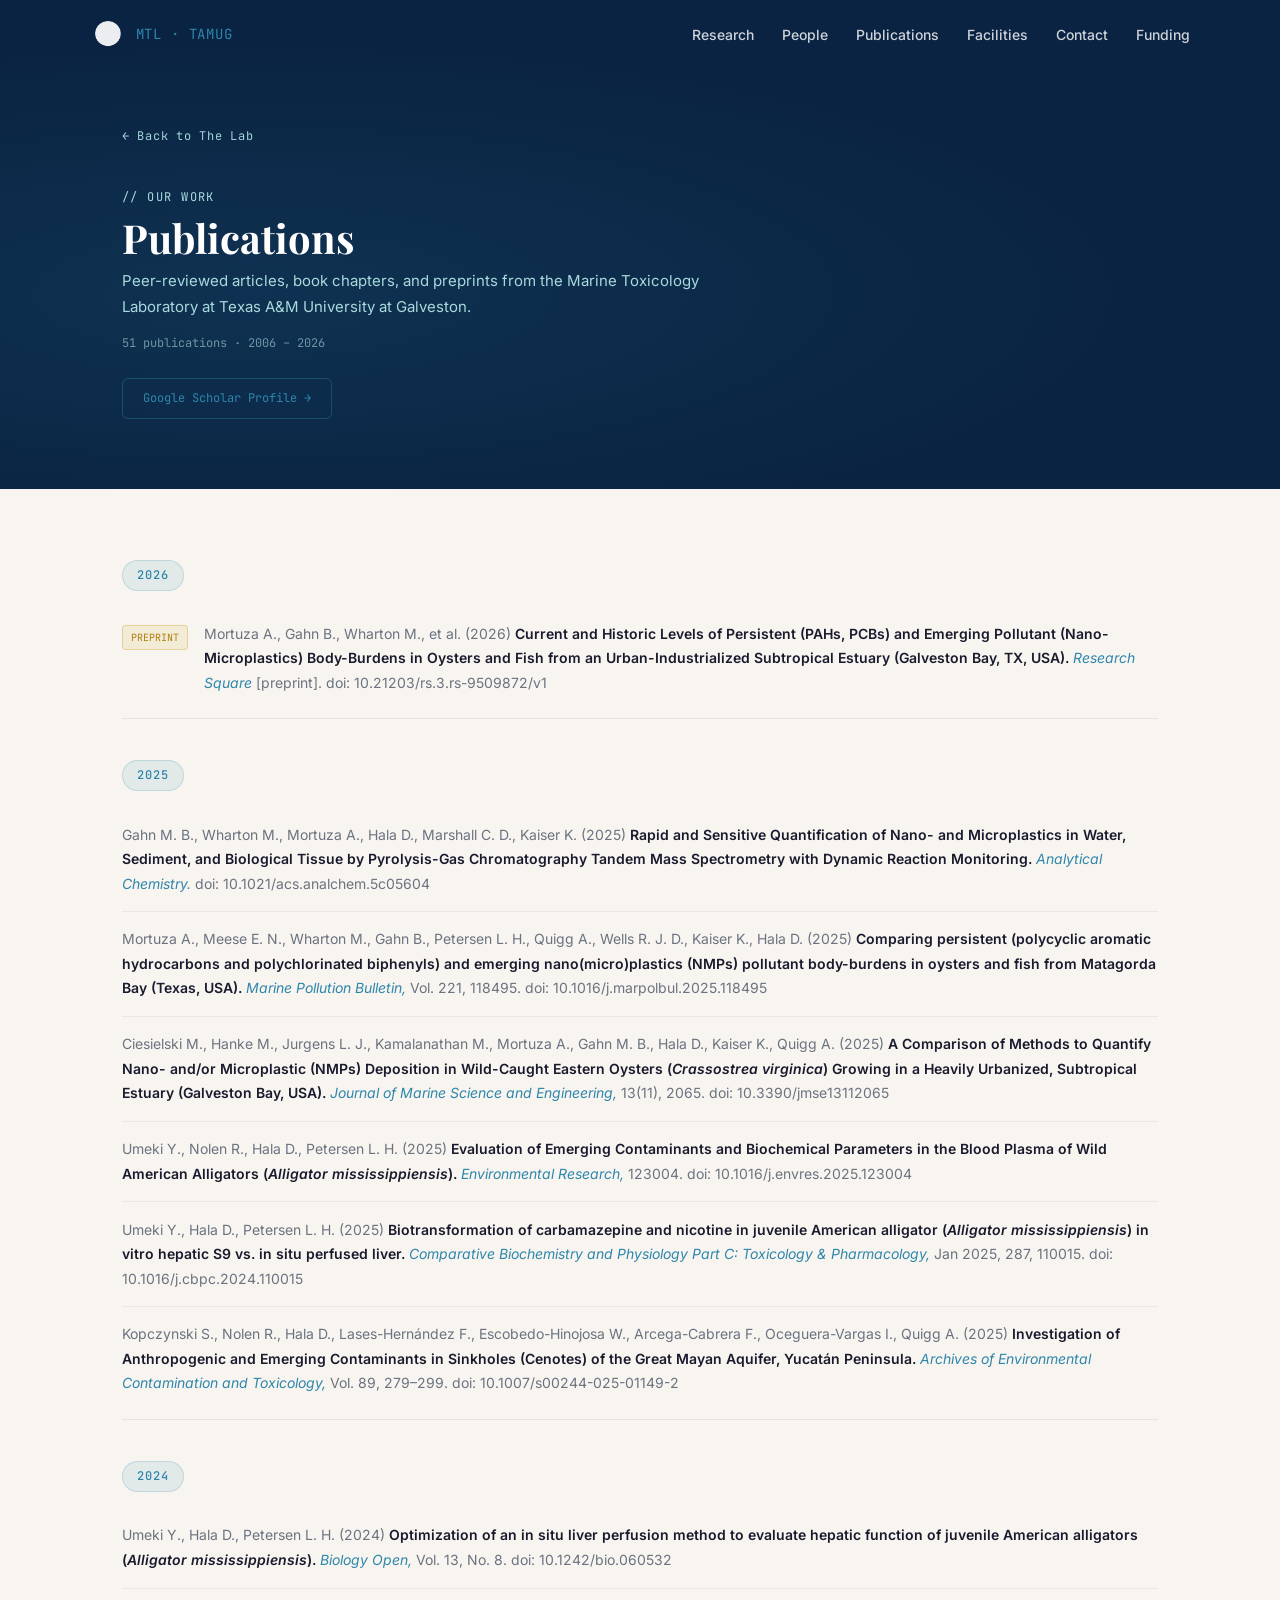
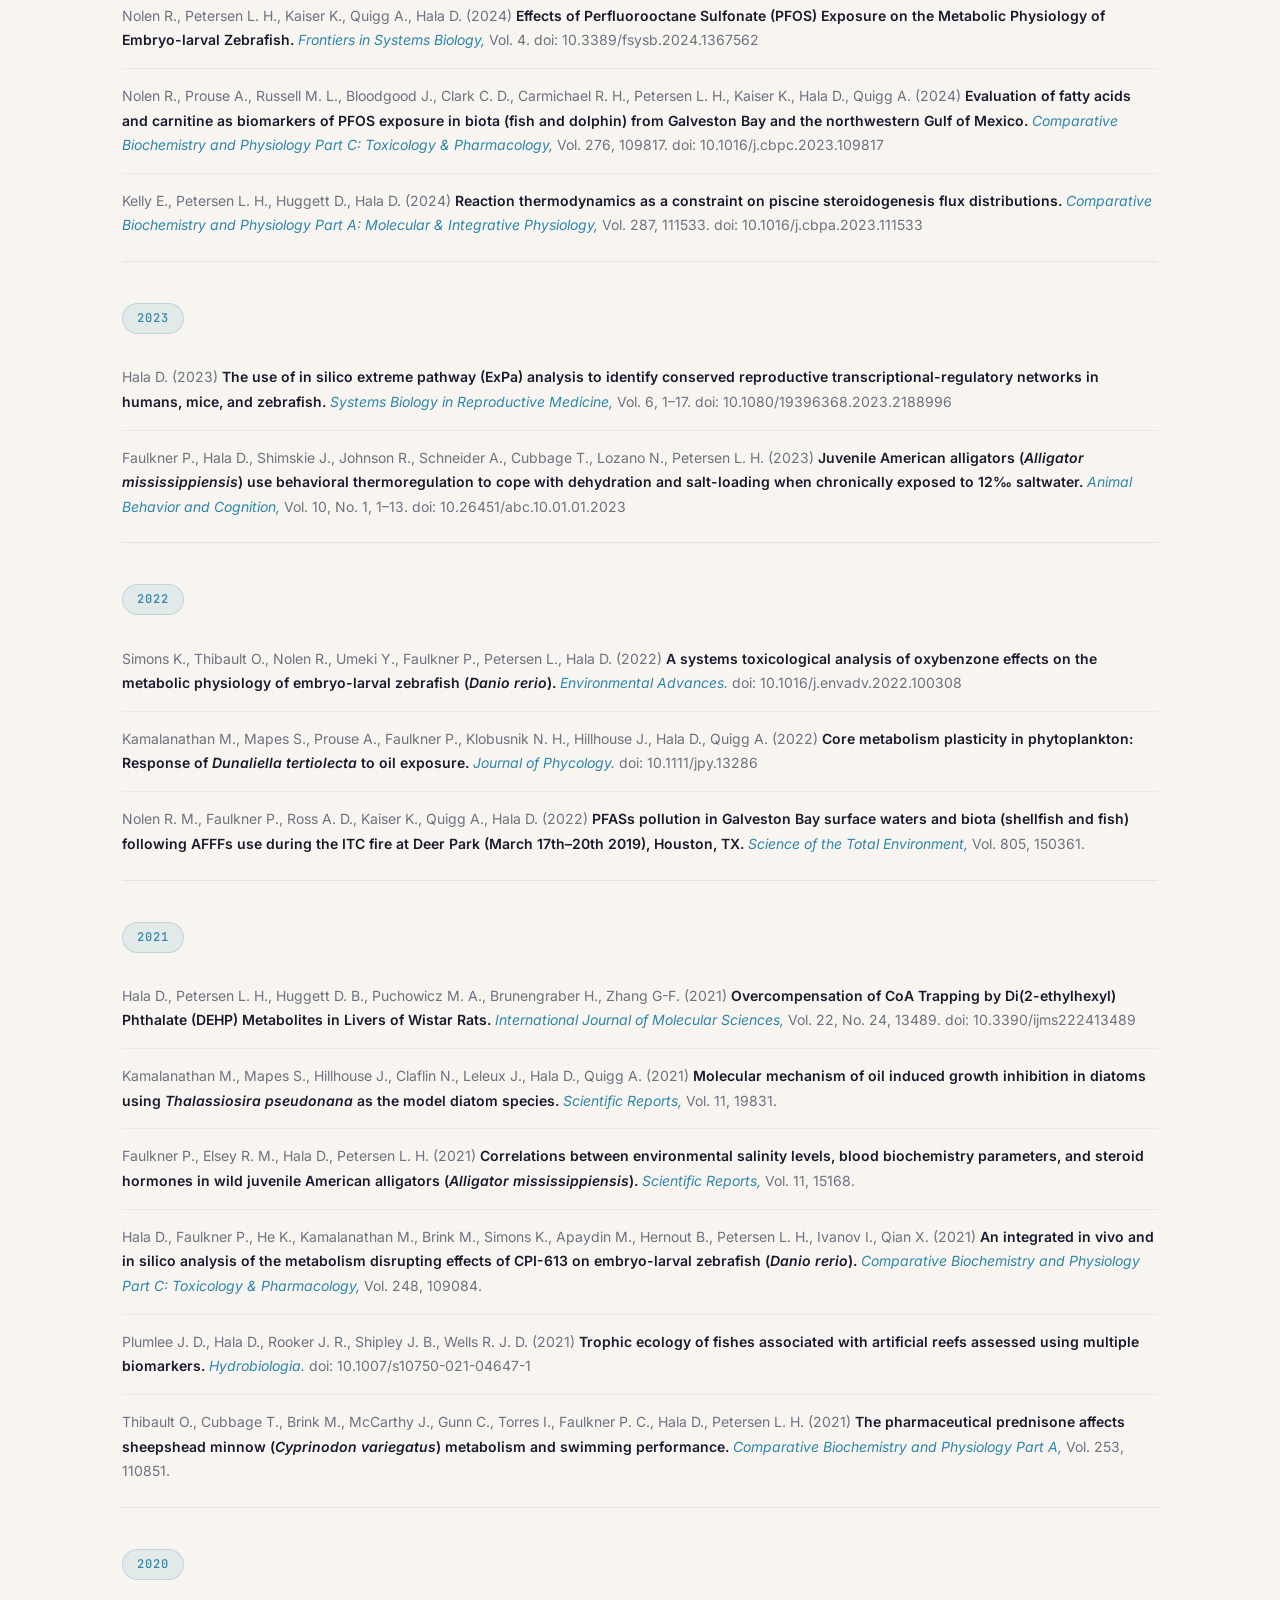
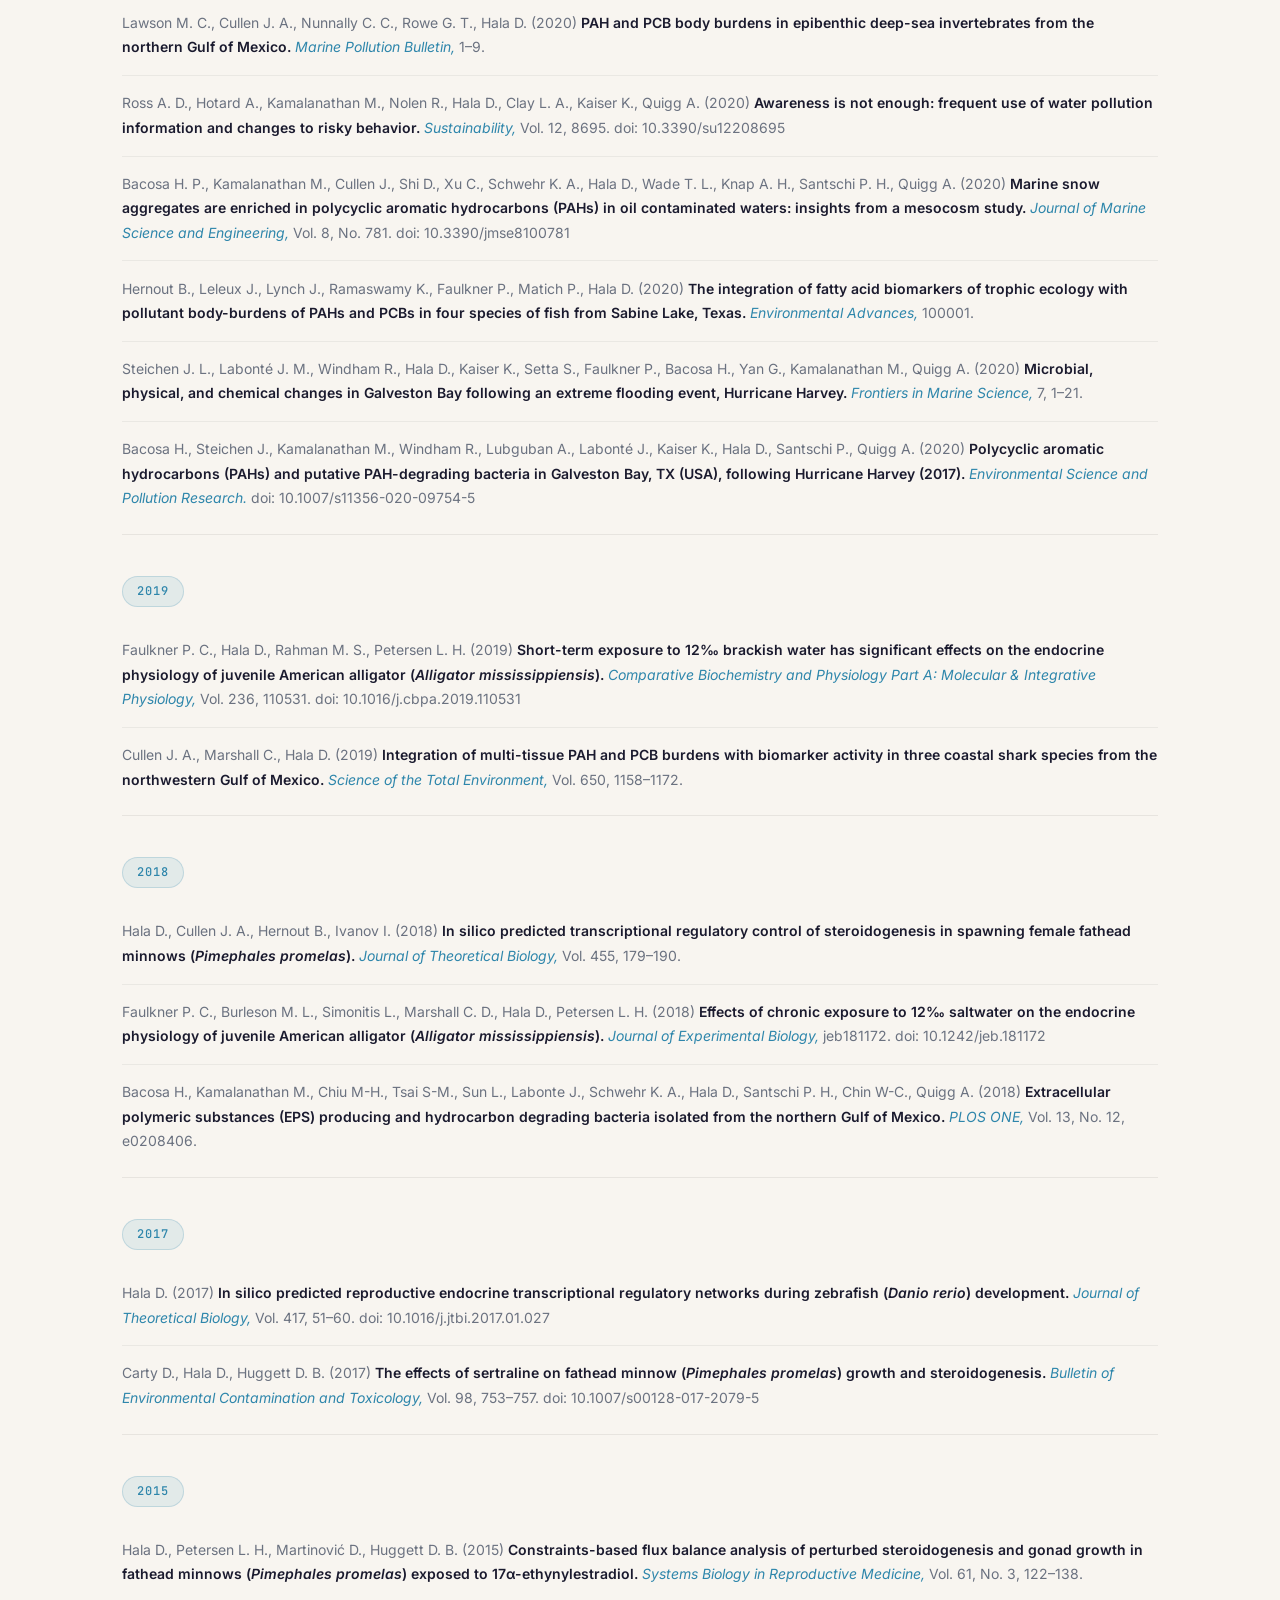
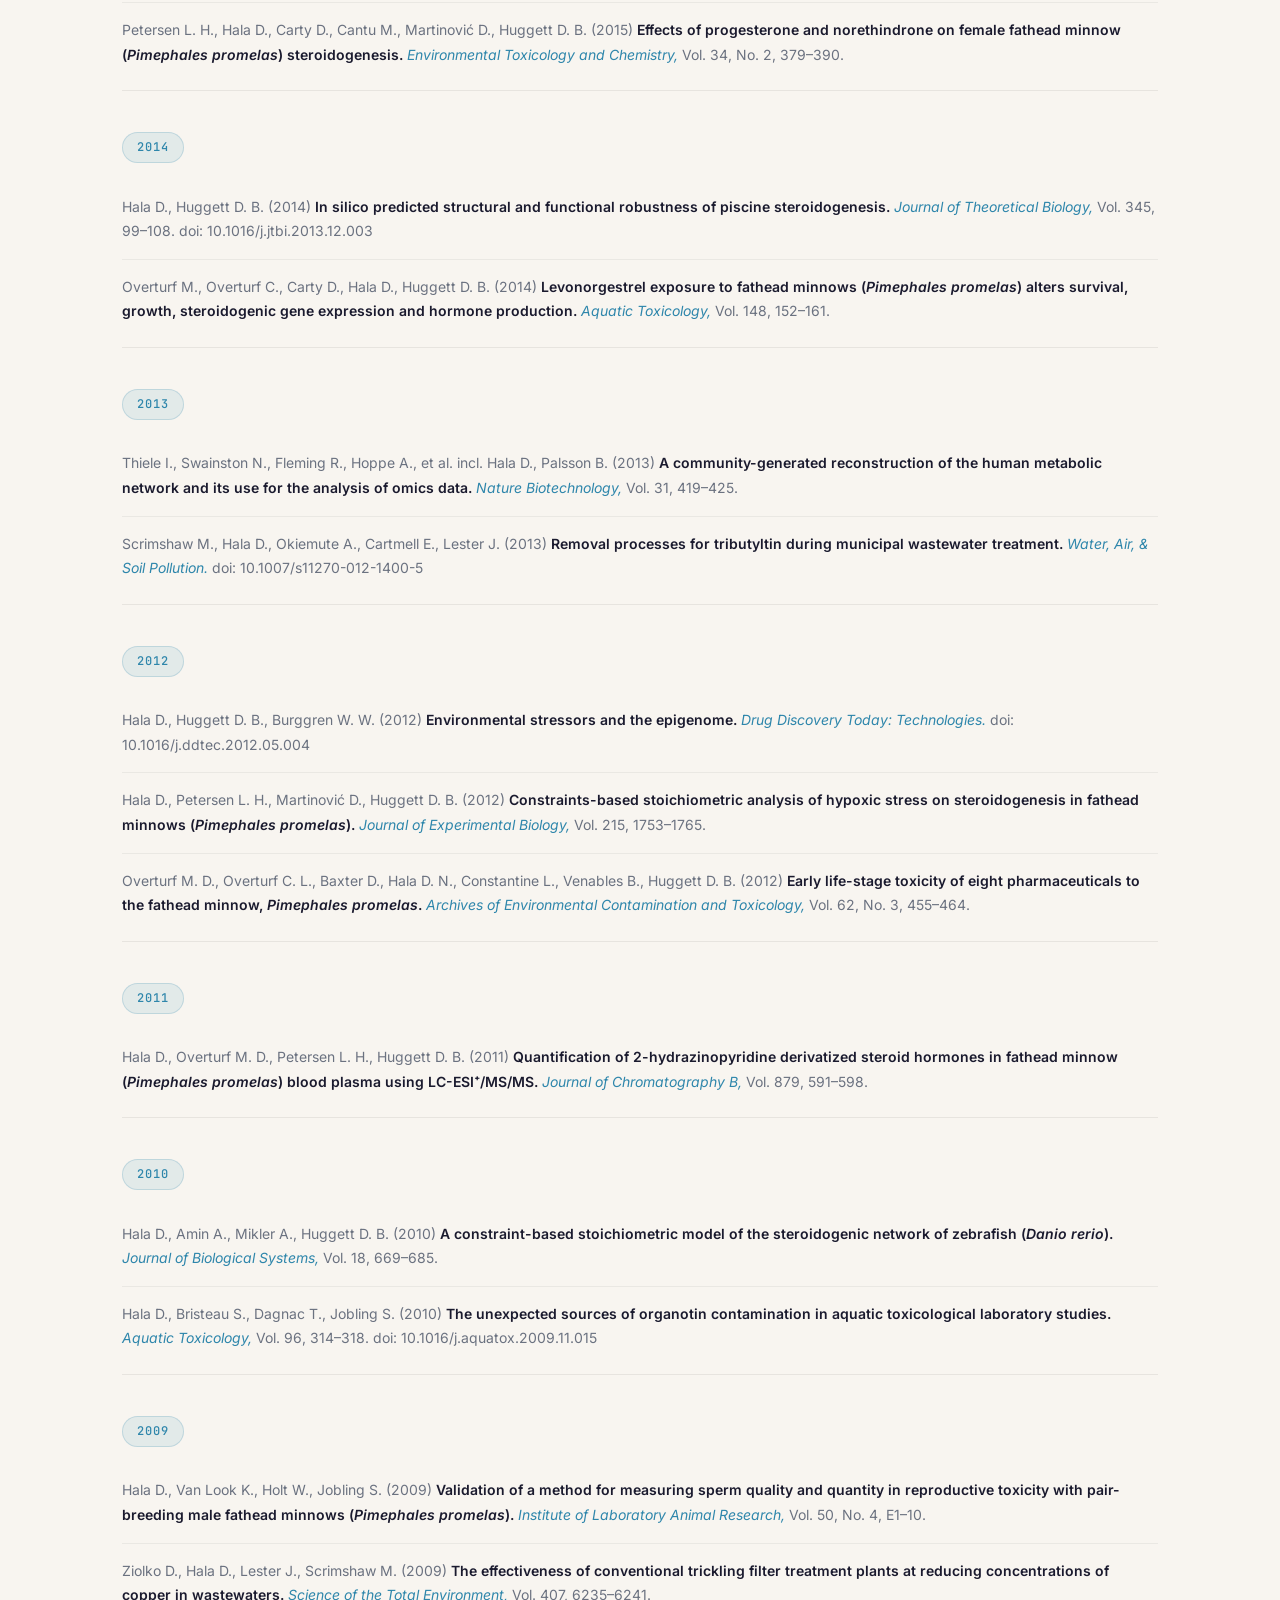
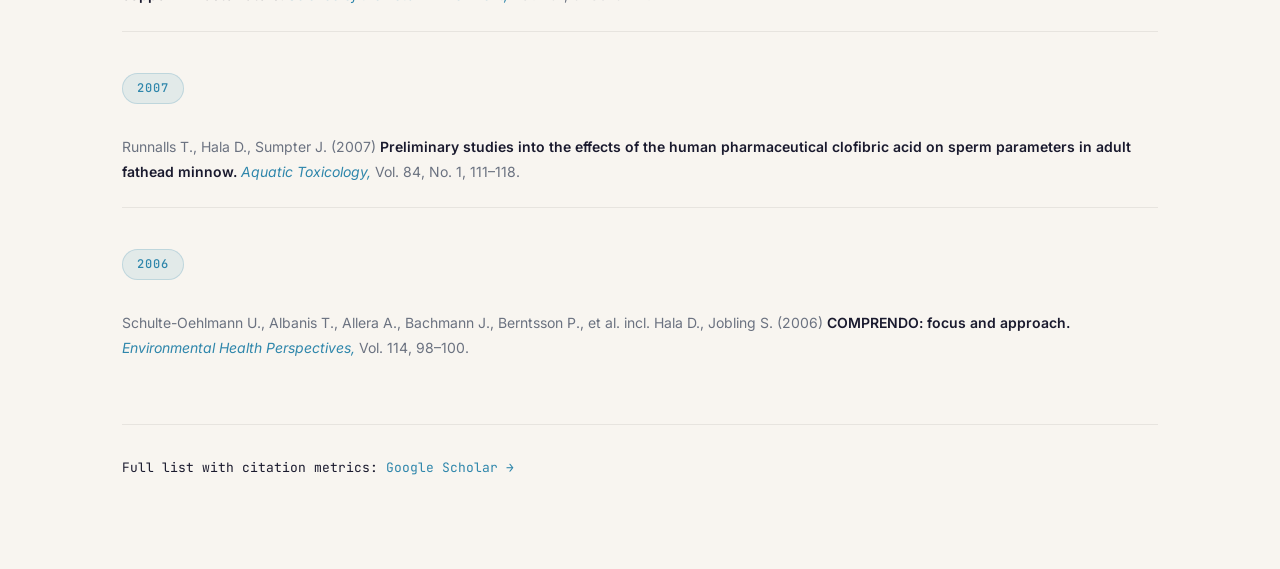
==== commit 66e33ef6: "Marine Toxicology Laboratory rename, MTL nav branding, Benji LinkedIn and portfolio links" ====
--- a/publications.html
+++ b/publications.html
@@ -14,8 +14,8 @@
 <nav id="nav" role="navigation" aria-label="Main navigation">
   <div class="nav-inner">
     <a href="index.html" class="nav-logo" aria-label="Return to Hala Lab home">
-      <img src="Images/marine_tox_lab_logo.png" alt="STL logo" />
-      <span class="nav-logo-text">STL · TAMUG</span>
+      <img src="Images/marine_tox_lab_logo.png" alt="MTL logo" />
+      <span class="nav-logo-text">MTL · TAMUG</span>
     </a>
     <ul class="nav-links" role="list">
       <li><a href="index.html#research">Research</a></li>
@@ -48,7 +48,7 @@
     <div class="pubs-hero-text">
       <p class="section-label" style="color:var(--teal-light);margin-bottom:0.5rem;">// our work</p>
       <h1 class="bio-name">Publications</h1>
-      <p class="bio-role" style="max-width:640px;margin-top:0.5rem;">Peer-reviewed articles, book chapters, and preprints from the Systems Toxicology Laboratory at Texas A&amp;M University at Galveston.</p>
+      <p class="bio-role" style="max-width:640px;margin-top:0.5rem;">Peer-reviewed articles, book chapters, and preprints from the Marine Toxicology Laboratory at Texas A&amp;M University at Galveston.</p>
       <p class="pubs-count">51 publications · 2006 – 2026</p>
       <a href="https://scholar.google.com/citations?hl=en&user=_JAMNkUAAAAJ&view_op=list_works&sortby=pubdate"
          target="_blank" rel="noopener" class="pubs-scholar-btn">
